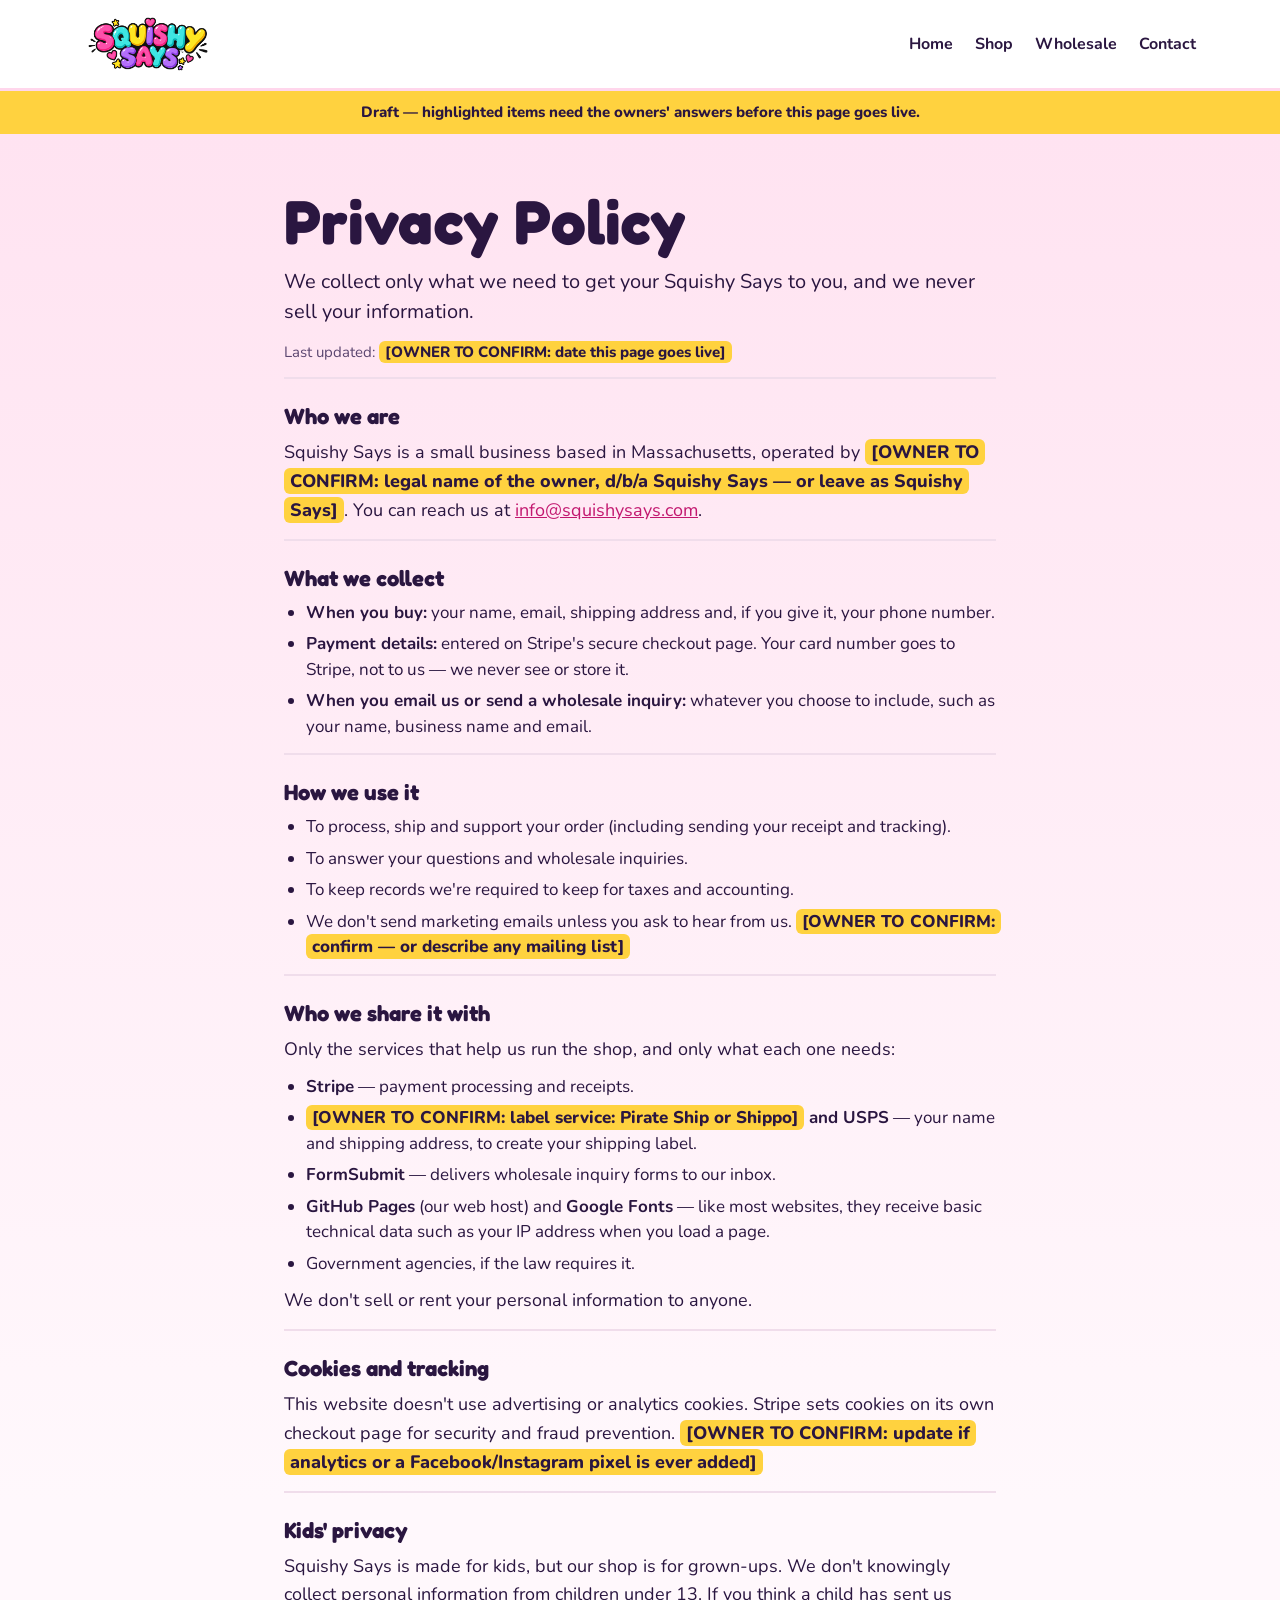
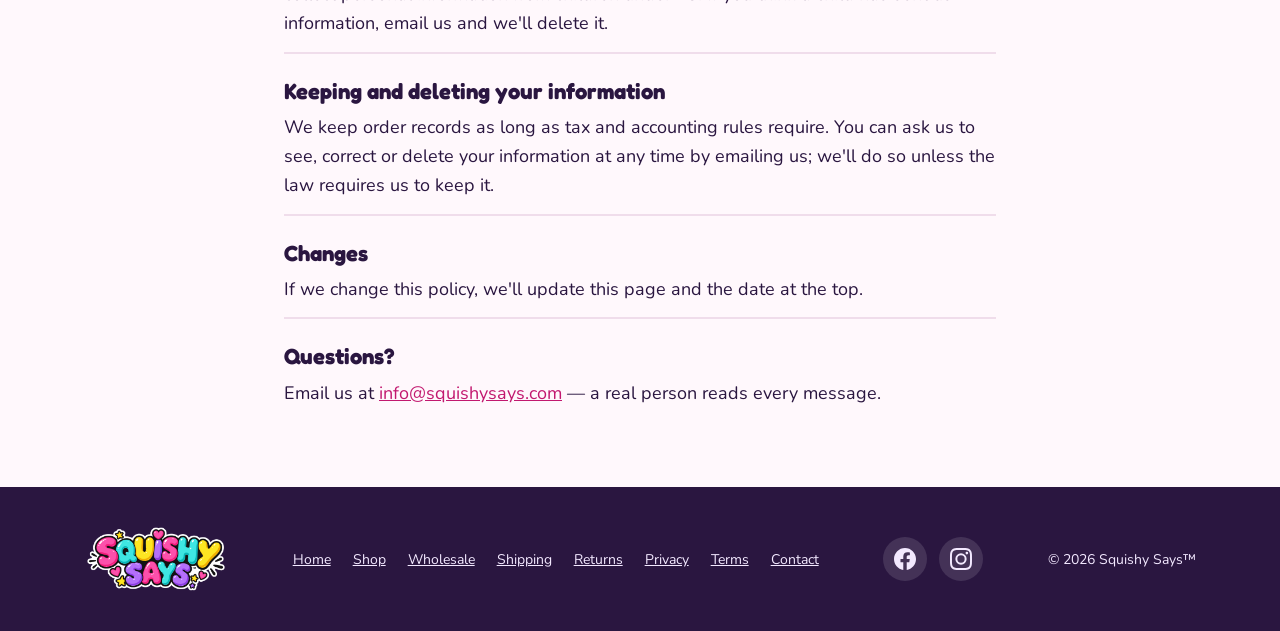
==== privacy.html @ b0344d52 "Gate 2 drafts: policy pages, thank-you page, multi-offer shop - shipping, returns, privacy, terms pa" ====
<!doctype html>
<html lang="en">
<head>
<meta charset="utf-8">
<meta name="viewport" content="width=device-width, initial-scale=1">
<title>Privacy — Squishy Says™</title>
<meta name="description" content="How Squishy Says collects, uses and protects your information.">
<meta name="robots" content="noindex">
<meta name="theme-color" content="#FFE3F1">
<link rel="icon" type="image/png" sizes="32x32" href="assets/img/favicon-32.png">
<link rel="apple-touch-icon" href="assets/img/apple-touch-icon.png">
<link rel="preconnect" href="https://fonts.googleapis.com">
<link rel="preconnect" href="https://fonts.gstatic.com" crossorigin>
<link href="https://fonts.googleapis.com/css2?family=Fredoka:wght@500;600;700&family=Nunito:wght@400;600;700;800&display=swap" rel="stylesheet">
<link rel="stylesheet" href="assets/css/site.css">
</head>
<body>
<a class="skip" href="#main">Skip to content</a>

<header class="site-header">
  <div class="wrap header-row">
    <a href="index.html" class="brand" aria-label="Squishy Says home"><img src="assets/img/logo.png" alt="Squishy Says" width="200" height="100"></a>
    <nav aria-label="Main" class="nav">
      <a href="index.html">Home</a>
      <a href="shop.html">Shop</a>
      <a href="wholesale.html">Wholesale</a>
      <a href="index.html#contact">Contact</a>
    </nav>
  </div>
</header>

<main id="main">
<div class="draft-banner" role="note"><div class="wrap">Draft — highlighted items need the owners' answers before this page goes live.</div></div>
<section class="band-blush-soft">
  <div class="wrap policy">
    <h1 class="h1-md">Privacy Policy</h1>
    <p class="lead">We collect only what we need to get your Squishy Says to you, and we never sell your information.</p>
    <p class="fine">Last updated: <mark class="todo">[OWNER TO CONFIRM: date this page goes live]</mark></p>
    <section class="policy-sec">
      <h2 class="h-sm">Who we are</h2>
      <p class="body">Squishy Says is a small business based in Massachusetts, operated by <mark class="todo">[OWNER TO CONFIRM: legal name of the owner, d/b/a Squishy Says — or leave as Squishy Says]</mark>. You can reach us at <a href="mailto:info@squishysays.com">info@squishysays.com</a>.</p>
    </section>
    <section class="policy-sec">
      <h2 class="h-sm">What we collect</h2>
      <ul class="ticks">
        <li><strong>When you buy:</strong> your name, email, shipping address and, if you give it, your phone number.</li>
        <li><strong>Payment details:</strong> entered on Stripe's secure checkout page. Your card number goes to Stripe, not to us — we never see or store it.</li>
        <li><strong>When you email us or send a wholesale inquiry:</strong> whatever you choose to include, such as your name, business name and email.</li>
      </ul>
    </section>
    <section class="policy-sec">
      <h2 class="h-sm">How we use it</h2>
      <ul class="ticks">
        <li>To process, ship and support your order (including sending your receipt and tracking).</li>
        <li>To answer your questions and wholesale inquiries.</li>
        <li>To keep records we're required to keep for taxes and accounting.</li>
        <li>We don't send marketing emails unless you ask to hear from us. <mark class="todo">[OWNER TO CONFIRM: confirm — or describe any mailing list]</mark></li>
      </ul>
    </section>
    <section class="policy-sec">
      <h2 class="h-sm">Who we share it with</h2>
      <p class="body">Only the services that help us run the shop, and only what each one needs:</p>
      <ul class="ticks">
        <li><strong>Stripe</strong> — payment processing and receipts.</li>
        <li><strong><mark class="todo">[OWNER TO CONFIRM: label service: Pirate Ship or Shippo]</mark> and USPS</strong> — your name and shipping address, to create your shipping label.</li>
        <li><strong>FormSubmit</strong> — delivers wholesale inquiry forms to our inbox.</li>
        <li><strong>GitHub Pages</strong> (our web host) and <strong>Google Fonts</strong> — like most websites, they receive basic technical data such as your IP address when you load a page.</li>
        <li>Government agencies, if the law requires it.</li>
      </ul>
      <p class="body">We don't sell or rent your personal information to anyone.</p>
    </section>
    <section class="policy-sec">
      <h2 class="h-sm">Cookies and tracking</h2>
      <p class="body">This website doesn't use advertising or analytics cookies. Stripe sets cookies on its own checkout page for security and fraud prevention. <mark class="todo">[OWNER TO CONFIRM: update if analytics or a Facebook/Instagram pixel is ever added]</mark></p>
    </section>
    <section class="policy-sec">
      <h2 class="h-sm">Kids' privacy</h2>
      <p class="body">Squishy Says is made for kids, but our shop is for grown-ups. We don't knowingly collect personal information from children under 13. If you think a child has sent us information, email us and we'll delete it.</p>
    </section>
    <section class="policy-sec">
      <h2 class="h-sm">Keeping and deleting your information</h2>
      <p class="body">We keep order records as long as tax and accounting rules require. You can ask us to see, correct or delete your information at any time by emailing us; we'll do so unless the law requires us to keep it.</p>
    </section>
    <section class="policy-sec">
      <h2 class="h-sm">Changes</h2>
      <p class="body">If we change this policy, we'll update this page and the date at the top.</p>
    </section>
    <section class="policy-sec">
      <h2 class="h-sm">Questions?</h2>
      <p class="body">Email us at <a href="mailto:info@squishysays.com">info@squishysays.com</a> — a real person reads every message.</p>
    </section>
  </div>
</section>
</main>

<footer class="site-footer">
  <div class="wrap footer-row">
    <img src="assets/img/logo.png" alt="Squishy Says" width="160" height="80" loading="lazy">
    <nav aria-label="Footer" class="footer-nav">
      <a href="index.html">Home</a>
      <a href="shop.html">Shop</a>
      <a href="wholesale.html">Wholesale</a>
      <a href="shipping.html">Shipping</a>
      <a href="returns.html">Returns</a>
      <a href="privacy.html">Privacy</a>
      <a href="terms.html">Terms</a>
      <a href="mailto:info@squishysays.com">Contact</a>
    </nav>
    <div class="footer-social" aria-label="Social media">
      <a href="https://www.facebook.com/profile.php?id=61595738788171" target="_blank" rel="noopener" aria-label="Squishy Says on Facebook (opens in a new tab)"><svg viewBox="0 0 24 24" width="22" height="22" aria-hidden="true" focusable="false"><path fill="currentColor" d="M24 12.07C24 5.41 18.63 0 12 0S0 5.41 0 12.07C0 18.1 4.39 23.1 10.13 24v-8.44H7.08v-3.49h3.04V9.41c0-3.02 1.79-4.69 4.53-4.69 1.31 0 2.68.24 2.68.24v2.97h-1.51c-1.49 0-1.95.93-1.95 1.88v2.26h3.33l-.53 3.49h-2.8V24C19.61 23.1 24 18.1 24 12.07z"/></svg></a>
      <a href="https://www.instagram.com/squishysayssquish/" target="_blank" rel="noopener" aria-label="Squishy Says on Instagram (opens in a new tab)"><svg viewBox="0 0 24 24" width="22" height="22" aria-hidden="true" focusable="false"><path fill="currentColor" d="M12 2.16c3.2 0 3.58.01 4.85.07 1.17.05 1.8.25 2.23.41.56.22.96.48 1.38.9.42.42.68.82.9 1.38.16.42.36 1.06.41 2.23.06 1.27.07 1.65.07 4.85s-.01 3.58-.07 4.85c-.05 1.17-.25 1.8-.41 2.23-.22.56-.48.96-.9 1.38-.42.42-.82.68-1.38.9-.42.16-1.06.36-2.23.41-1.27.06-1.65.07-4.85.07s-3.58-.01-4.85-.07c-1.17-.05-1.8-.25-2.23-.41a3.7 3.7 0 0 1-1.38-.9 3.7 3.7 0 0 1-.9-1.38c-.16-.42-.36-1.06-.41-2.23C2.17 15.58 2.16 15.2 2.16 12s.01-3.58.07-4.85c.05-1.17.25-1.8.41-2.23.22-.56.48-.96.9-1.38.42-.42.82-.68 1.38-.9.42-.16 1.06-.36 2.23-.41C8.42 2.17 8.8 2.16 12 2.16M12 0C8.74 0 8.33.01 7.05.07 5.78.13 4.9.33 4.14.63a5.9 5.9 0 0 0-2.13 1.38A5.9 5.9 0 0 0 .63 4.14C.33 4.9.13 5.78.07 7.05.01 8.33 0 8.74 0 12s.01 3.67.07 4.95c.06 1.27.26 2.15.56 2.91.31.79.72 1.46 1.38 2.13a5.9 5.9 0 0 0 2.13 1.38c.76.3 1.64.5 2.91.56C8.33 23.99 8.74 24 12 24s3.67-.01 4.95-.07c1.27-.06 2.15-.26 2.91-.56a5.9 5.9 0 0 0 2.13-1.38 5.9 5.9 0 0 0 1.38-2.13c.3-.76.5-1.64.56-2.91.06-1.28.07-1.69.07-4.95s-.01-3.67-.07-4.95c-.06-1.27-.26-2.15-.56-2.91a5.9 5.9 0 0 0-1.38-2.13A5.9 5.9 0 0 0 19.86.63C19.1.33 18.22.13 16.95.07 15.67.01 15.26 0 12 0zm0 5.84a6.16 6.16 0 1 0 0 12.32 6.16 6.16 0 0 0 0-12.32zM12 16a4 4 0 1 1 0-8 4 4 0 0 1 0 8zm6.4-11.85a1.44 1.44 0 1 0 0 2.88 1.44 1.44 0 0 0 0-2.88z"/></svg></a>
    </div>
    <p>© <span class="yr">2026</span> Squishy Says™</p>
  </div>
</footer>

<script src="assets/js/site.js"></script>
</body>
</html>
---- assets/css/site.css ----
/* Squishy Says — brand tokens */
:root {
  --ink: #2A1640;
  --ink-soft: #5B4670;
  --pink: #C2186F;      /* text-safe pink */
  --purple: #6A2FC0;
  --aqua-ink: #0B5F64;
  --ground: #FFF8FC;
  --blush: #FFE3F1;
  --lilac: #F1E8FF;
  --sun: #FFD23F;
  --aqua-tint: #DDF7F8;
  --sun-tint: #FFF4CC;
  --radius: 28px;
  --display: 'Fredoka', 'Nunito', system-ui, sans-serif;
  --body: 'Nunito', system-ui, sans-serif;
}

* { box-sizing: border-box; }
html { scroll-behavior: smooth; }
body { margin: 0; font-family: var(--body); color: var(--ink); background: var(--ground); line-height: 1.5; }
img { max-width: 100%; height: auto; display: block; }
a { color: var(--pink); }
a:hover { color: #8E0F50; }
h1, h2, h3 { font-family: var(--display); font-weight: 700; margin: 0; line-height: 1.05; }
h1 { font-size: clamp(44px, 7vw, 76px); line-height: 1; }
h2 { font-size: clamp(34px, 5vw, 48px); }
h3 { font-size: 28px; }
p { margin: 0; }

.skip { position: absolute; left: -9999px; }
.skip:focus { left: 16px; top: 16px; background: #fff; padding: 10px 16px; border-radius: 12px; z-index: 10; }
:focus-visible { outline: 3px solid #22C3C9; outline-offset: 3px; }

.wrap { max-width: 1160px; margin: 0 auto; padding: 0 24px; }
.stack { display: flex; flex-direction: column; gap: 18px; }
.row { display: flex; flex-wrap: wrap; align-items: center; gap: 16px; }
.center { align-items: center; text-align: center; }
.center-text { text-align: center; }
.narrow { max-width: 620px; margin-left: auto; margin-right: auto; }
.split { display: flex; flex-wrap: wrap; align-items: center; gap: 48px; padding-top: 80px; padding-bottom: 80px; }
.split > * { flex: 1 1 400px; min-width: 0; }
.split.reverse { flex-wrap: wrap-reverse; }
section > .wrap.stack { padding-top: 80px; padding-bottom: 80px; }

.c-pink { color: var(--pink); }
.c-purple { color: var(--purple); }
.lead { font-size: 20px; max-width: 540px; }
.body { font-size: 18px; line-height: 1.6; }
.fine { font-size: 15px; color: var(--ink-soft); }
.link-strong { font-weight: 800; font-size: 18px; }

.pill { align-self: flex-start; font-weight: 800; font-size: 14px; letter-spacing: .06em; text-transform: uppercase; padding: 8px 14px; border-radius: 999px; }
.pill-yellow { background: var(--sun); color: var(--ink); }
.pill-aqua { background: var(--aqua-tint); color: var(--aqua-ink); }

.btn { display: inline-flex; align-items: center; justify-content: center; min-height: 48px; text-decoration: none; font-weight: 800; font-size: 18px; padding: 14px 30px; border-radius: 999px; border: none; cursor: pointer; font-family: var(--body); transition: transform .15s ease; align-self: flex-start; }
.btn:hover { transform: translateY(-2px); }
.btn-sm { font-size: 16px; padding: 10px 22px; min-height: 44px; }
.btn-lg { font-family: var(--display); font-weight: 700; font-size: 22px; padding: 16px 34px; }
.btn-dark { background: var(--ink); color: #fff; }
.btn-dark:hover { color: #fff; }
.btn-pink { background: var(--pink); color: #fff; }
.btn-yellow { background: var(--sun); color: var(--ink); }
.btn-yellow:hover { color: var(--ink); }
.center .btn { align-self: center; }

/* header */
.site-header { background: #fff; border-bottom: 3px solid #FFD6EC; }
.header-row { display: flex; flex-wrap: wrap; align-items: center; justify-content: space-between; gap: 12px 24px; padding-top: 12px; padding-bottom: 12px; }
.brand img { height: 64px; width: auto; }
.nav { display: flex; flex-wrap: wrap; align-items: center; gap: 8px 22px; font-weight: 700; }
.nav a:not(.btn) { color: var(--ink); text-decoration: none; }
.nav a:not(.btn):hover { color: var(--pink); }

/* bands */
.hero { background: var(--blush); }
.band-white { background: #fff; }
.band-lilac { background: var(--lilac); }
.band-yellow { background: var(--sun); }
.band-purple { background: var(--purple); color: #fff; }
.card-img { width: 100%; border-radius: var(--radius); background: #fff; box-shadow: 0 18px 40px rgba(106, 47, 192, .18); }

/* demo */
.label { font-weight: 800; font-size: 15px; }
.input { font: inherit; font-size: 18px; padding: 16px 18px; border: 3px solid #E9D7F7; border-radius: 16px; color: var(--ink); background: #FFFBFE; width: 100%; }
.input:focus { outline: 3px solid #22C3C9; outline-offset: 2px; }
.demo { display: flex; flex-direction: column; align-items: center; gap: 24px; }
.ball-btn { background: none; border: none; padding: 0; cursor: pointer; border-radius: 50%; }
.ball { position: relative; display: block; width: min(300px, 78vw); aspect-ratio: 1; border-radius: 50%; overflow: hidden;
  background: radial-gradient(circle at 32% 28%, rgba(255,255,255,.95) 0 8%, rgba(255,255,255,.35) 22%, rgba(220,235,255,.25) 60%, rgba(180,200,240,.35) 100%);
  border: 3px solid rgba(160,180,220,.55);
  box-shadow: inset -14px -18px 40px rgba(140,160,210,.25), 0 24px 40px rgba(42,22,64,.14); }
.ball::after { content: ""; position: absolute; left: 22%; top: 12%; width: 26%; height: 14%; border-radius: 50%; background: rgba(255,255,255,.7); filter: blur(2px); z-index: 6; pointer-events: none; }
.ball.squish { animation: squish .5s ease; }
@keyframes squish { 0% { transform: scale(1,1); } 30% { transform: scale(1.18,.78); } 55% { transform: scale(.92,1.1); } 75% { transform: scale(1.05,.96); } 100% { transform: scale(1,1); } }
.dot { position: absolute; width: 31%; aspect-ratio: 1; border-radius: 50%; transform: translate(-50%, -50%);
  box-shadow: inset -8px -10px 18px rgba(0,0,0,.15);
  transition: left .45s cubic-bezier(.34,1.56,.64,1), top .45s cubic-bezier(.34,1.56,.64,1), width .45s cubic-bezier(.34,1.56,.64,1), opacity .3s; }
.dot.picked { width: 50%; z-index: 5; }
.dot.dim { opacity: .55; }
.result { min-height: 96px; display: flex; flex-direction: column; align-items: center; gap: 6px; text-align: center; }
.hint { font-size: 17px; color: var(--ink-soft); font-weight: 700; padding-top: 24px; }
.asked { font-size: 15px; color: var(--ink-soft); font-weight: 700; }
.fortune { font-family: var(--display); font-weight: 700; font-size: clamp(24px, 4vw, 34px); line-height: 1.1; padding: 10px 22px; border-radius: 999px; border: 3px solid; color: var(--ink); }
@media (prefers-reduced-motion: reduce) { .ball.squish { animation: none; } .dot { transition: none; } html { scroll-behavior: auto; } }

/* answers */
.answer-grid { list-style: none; margin: 18px 0 0; padding: 0; width: 100%; display: grid; grid-template-columns: repeat(auto-fit, minmax(240px, 1fr)); gap: 18px; text-align: left; }
.answer { display: flex; align-items: center; gap: 16px; background: #fff; border-radius: 24px; padding: 20px 22px; border: 3px solid transparent; box-shadow: 0 8px 20px rgba(106,47,192,.08); transition: border-color .2s; }
.swatch { flex: 0 0 auto; width: 56px; height: 56px; border-radius: 50%; }
.answer-text { font-family: var(--display); font-weight: 700; font-size: 22px; line-height: 1.15; }
.answer-color { font-size: 14px; color: var(--ink-soft); font-weight: 700; }

/* steps */
.steps { list-style: none; margin: 18px 0 0; padding: 0; display: grid; grid-template-columns: repeat(auto-fit, minmax(260px, 1fr)); gap: 24px; }
.step { border-radius: var(--radius); padding: 32px; display: flex; flex-direction: column; gap: 12px; font-size: 17px; }
.step-pink { background: var(--blush); }
.step-aqua { background: var(--aqua-tint); }
.step-yellow { background: var(--sun-tint); }
.num { width: 56px; height: 56px; border-radius: 50%; background: var(--pink); color: #fff; font-family: var(--display); font-weight: 700; font-size: 28px; display: flex; align-items: center; justify-content: center; }
.num-aqua { background: #0E7C82; }
.num-ink { background: var(--ink); }

/* footer */
.site-footer { background: var(--ink); color: #F3E9FF; }
.footer-row { display: flex; flex-wrap: wrap; align-items: center; justify-content: space-between; gap: 20px; padding-top: 36px; padding-bottom: 36px; font-size: 14px; }
.footer-row img { height: 72px; width: auto; }

@media (max-width: 640px) {
  .split { padding-top: 56px; padding-bottom: 56px; gap: 36px; }
  section > .wrap.stack { padding-top: 56px; padding-bottom: 56px; }
  .brand img { height: 52px; }
  .nav { gap: 6px 16px; font-size: 15px; }
}

/* ===== Multi-page additions ===== */
.nav a[aria-current="page"] { color: var(--pink); text-decoration: underline; text-decoration-thickness: 3px; text-underline-offset: 6px; }
.footer-nav { display: flex; flex-wrap: wrap; gap: 8px 22px; }
.footer-nav a { color: #F3E9FF; }
.footer-row p { margin: 0; }

/* home: two paths */
.paths { display: grid; grid-template-columns: repeat(auto-fit, minmax(280px, 1fr)); gap: 24px; padding-top: 80px; padding-bottom: 80px; }
.path { display: flex; flex-direction: column; gap: 10px; padding: 36px; border-radius: var(--radius); text-decoration: none; color: var(--ink); transition: transform .15s ease; }
.path:hover { transform: translateY(-3px); color: var(--ink); }
.path-pink { background: var(--blush); }
.path-aqua { background: var(--aqua-tint); }
.path-kicker { font-weight: 800; font-size: 14px; letter-spacing: .06em; text-transform: uppercase; color: var(--ink-soft); }
.path-title { font-family: var(--display); font-weight: 700; font-size: 36px; line-height: 1.05; }
.path-body { font-size: 17px; }
.path-cta { font-weight: 800; color: var(--pink); margin-top: 6px; }

/* shop */
.band-blush-soft { background: linear-gradient(#FFE3F1, #FFF8FC 70%); }
.product { display: flex; flex-wrap: wrap; gap: 48px; padding-top: 56px; padding-bottom: 80px; align-items: flex-start; }
.gallery { flex: 1 1 460px; min-width: 0; display: flex; flex-direction: column; gap: 14px; }
.gallery-main { aspect-ratio: 1 / 1; object-fit: cover; }
.thumbs { display: flex; gap: 12px; flex-wrap: wrap; }
.thumb { width: 84px; height: 84px; padding: 0; border: 3px solid transparent; border-radius: 16px; background: #fff; overflow: hidden; cursor: pointer; }
.thumb img { width: 100%; height: 100%; object-fit: cover; }
.thumb.is-active { border-color: var(--pink); }
.product-info { flex: 1 1 380px; min-width: 0; }
.product-title { font-size: clamp(40px, 6vw, 60px); }
.price { font-family: var(--display); font-weight: 600; font-size: 30px; }
.btn-block { align-self: stretch; width: 100%; }
.btn-outline { background: #fff; color: var(--ink); border: 3px solid var(--ink); }
.btn-outline:hover { color: var(--ink); }
.is-disabled { background: #D9CBE6; color: #4A3560; cursor: default; pointer-events: none; }
.details { display: flex; flex-direction: column; gap: 10px; margin-top: 12px; padding-top: 22px; border-top: 2px solid #F0DDEB; }
.h-sm { font-size: 22px; margin-top: 8px; }
.ticks { margin: 0; padding-left: 22px; display: flex; flex-direction: column; gap: 6px; font-size: 17px; }
.mini-answers { list-style: none; margin: 0; padding: 0; display: grid; grid-template-columns: repeat(auto-fit, minmax(220px, 1fr)); gap: 8px 16px; font-size: 15px; font-weight: 700; }
.mini-answers li { display: flex; align-items: center; gap: 10px; }
.mini-swatch { flex: 0 0 auto; width: 22px; height: 22px; border-radius: 50%; }

/* wholesale */
.hero-aqua { background: var(--aqua-tint); }
.pill-white { background: #fff; color: var(--aqua-ink); }
.h1-md { font-size: clamp(40px, 6vw, 62px); line-height: 1.02; }
.specs { margin: 18px 0 0; display: grid; grid-template-columns: repeat(auto-fit, minmax(220px, 1fr)); gap: 16px; }
.spec { background: var(--ground); border: 2px solid #F0DDEB; border-radius: 20px; padding: 18px 20px; }
.spec dt { font-size: 13px; font-weight: 800; letter-spacing: .06em; text-transform: uppercase; color: var(--ink-soft); }
.spec dd { margin: 4px 0 0; font-family: var(--display); font-weight: 600; font-size: 22px; line-height: 1.2; }
.step-white { background: #fff; }
.inquire { display: flex; flex-wrap: wrap; gap: 48px; padding-top: 80px; padding-bottom: 80px; }
.inquire-intro { flex: 1 1 300px; min-width: 0; }
.form { flex: 2 1 460px; min-width: 0; display: flex; flex-direction: column; gap: 16px; }
.field { display: flex; flex-direction: column; gap: 6px; min-width: 0; }
.field-row > .field { flex: 1 1 220px; }
.field label { font-weight: 800; font-size: 15px; }
.field-row { display: flex; flex-wrap: wrap; gap: 16px; }
.opt { font-weight: 600; color: var(--ink-soft); }
textarea.input { resize: vertical; }
select.input { appearance: auto; }
.form-error { margin: 0; color: #A3133F; font-weight: 800; }

/* inquiry form: spam trap + thank-you */
.hp { position: absolute; left: -9999px; width: 1px; height: 1px; opacity: 0; }
.thanks { flex: 2 1 460px; min-width: 0; background: var(--aqua-tint); border-radius: var(--radius); padding: 32px; display: flex; flex-direction: column; gap: 10px; align-self: flex-start; }
.thanks:focus { outline: none; }
[hidden] { display: none !important; }

/* social links */
.footer-social { display: flex; gap: 12px; }
.footer-social a { display: inline-flex; align-items: center; justify-content: center; width: 44px; height: 44px; border-radius: 50%; color: #F3E9FF; background: rgba(255,255,255,.12); transition: background .15s ease; }
.footer-social a:hover, .footer-social a:focus-visible { background: var(--pink); color: #fff; }
.link-light { color: #fff; font-weight: 700; text-decoration: underline; text-underline-offset: 3px; }

/* ===== Store pages: policies, thank-you, offers ===== */
.policy { max-width: 760px; display: flex; flex-direction: column; gap: 14px; padding-top: 56px; padding-bottom: 80px; }
.policy .lead { max-width: none; }
.policy-sec { display: flex; flex-direction: column; gap: 10px; padding-top: 18px; border-top: 2px solid #F0DDEB; }
.policy-sec .ticks { font-size: 17px; }
mark.todo { background: var(--sun); color: var(--ink); font-weight: 800; padding: 1px 6px; border-radius: 6px; box-decoration-break: clone; -webkit-box-decoration-break: clone; }
.draft-banner { background: var(--sun); color: var(--ink); font-weight: 800; font-size: 15px; padding: 10px 0; text-align: center; }
.thanks-page { padding-top: 64px; padding-bottom: 80px; }
.thanks-fortune { background: #DDF6E4; border-color: #2FBF5A; align-self: center; }
.next-steps { background: #fff; border-radius: var(--radius); padding: 24px 28px; text-align: left; display: flex; flex-direction: column; gap: 10px; width: 100%; }
.next-steps ol.ticks { padding-left: 24px; }
.offers { display: flex; flex-direction: column; gap: 12px; }
.offer { display: grid; grid-template-columns: 1fr auto; align-items: center; gap: 12px 16px; background: #fff; border: 3px solid #F0DDEB; border-radius: 22px; padding: 16px 18px; }
.offer-text { display: flex; flex-direction: column; gap: 2px; min-width: 0; }
.offer-label { font-family: var(--display); font-weight: 700; font-size: 24px; line-height: 1.1; }
.offer-detail { font-size: 15px; color: var(--ink-soft); font-weight: 700; }
.offer-price { font-family: var(--display); font-weight: 600; font-size: 24px; text-align: right; }
.offer .btn { grid-column: 1 / -1; width: 100%; align-self: stretch; }
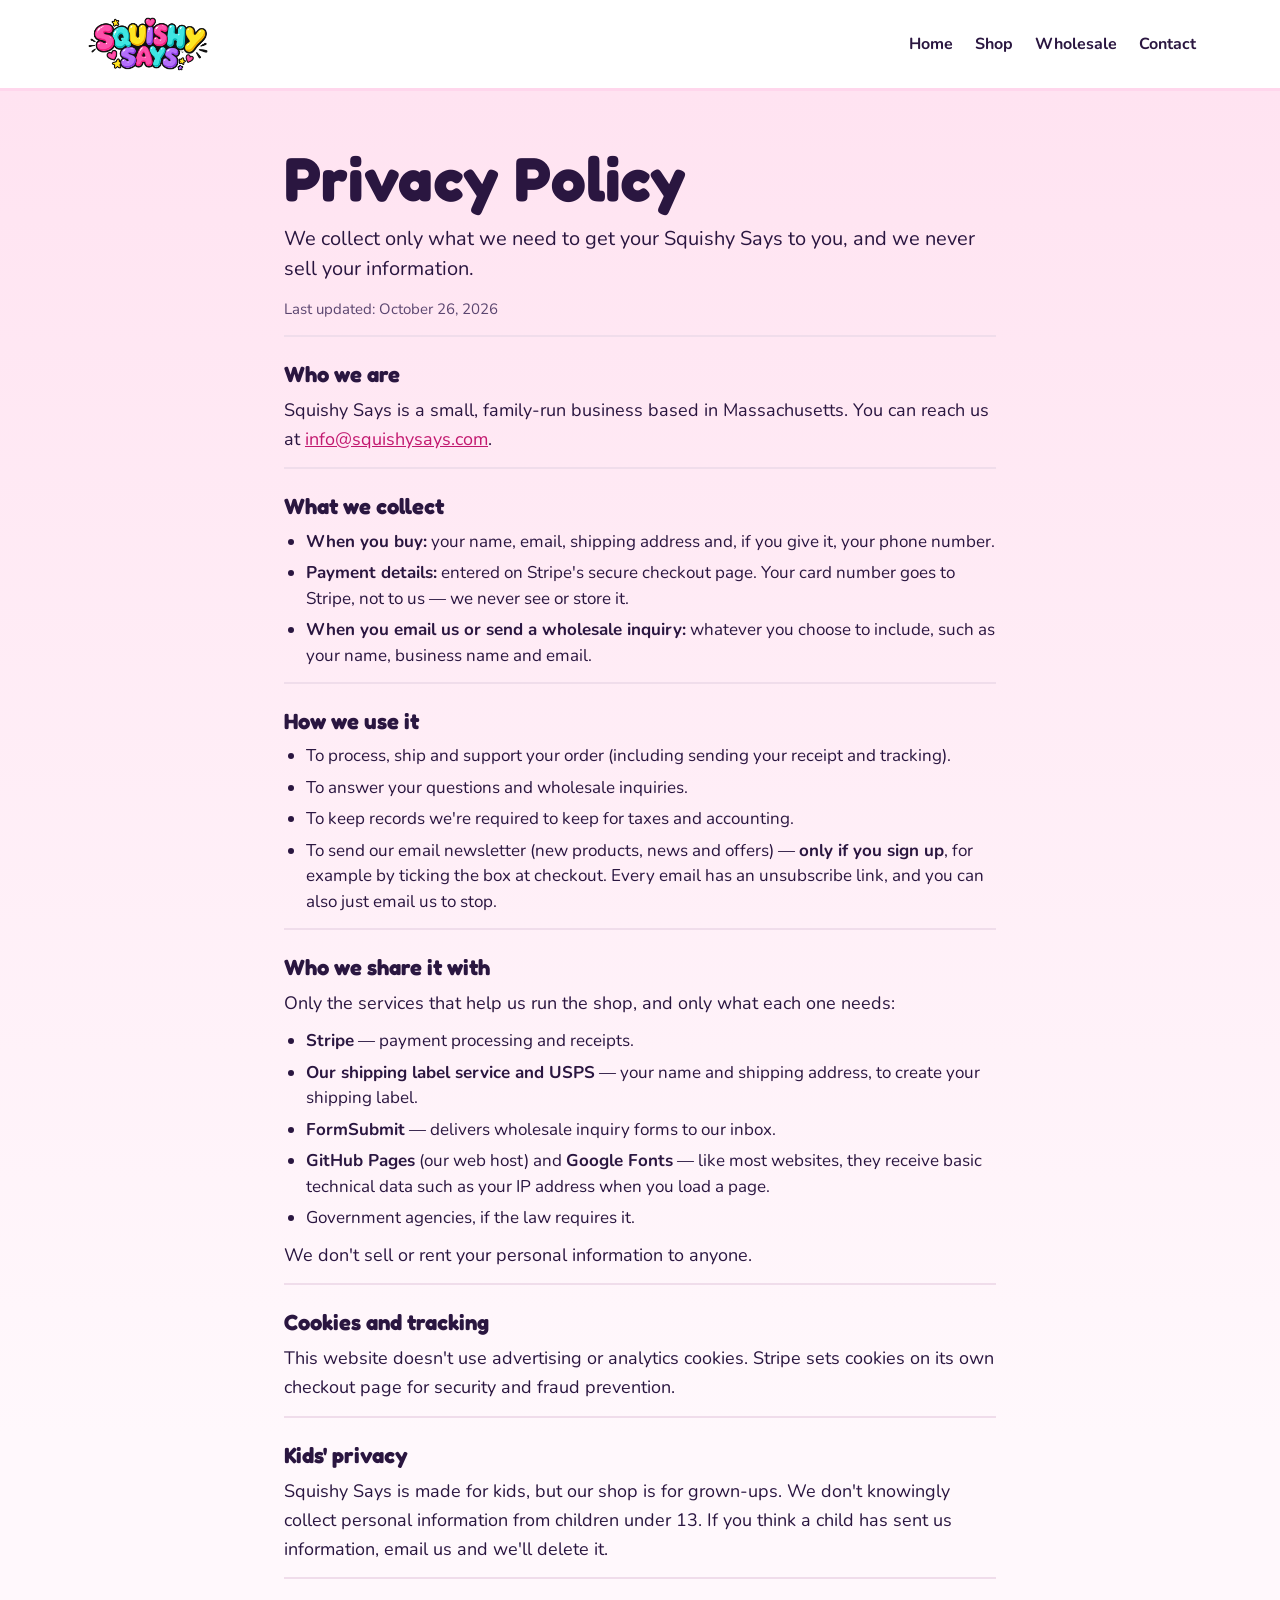
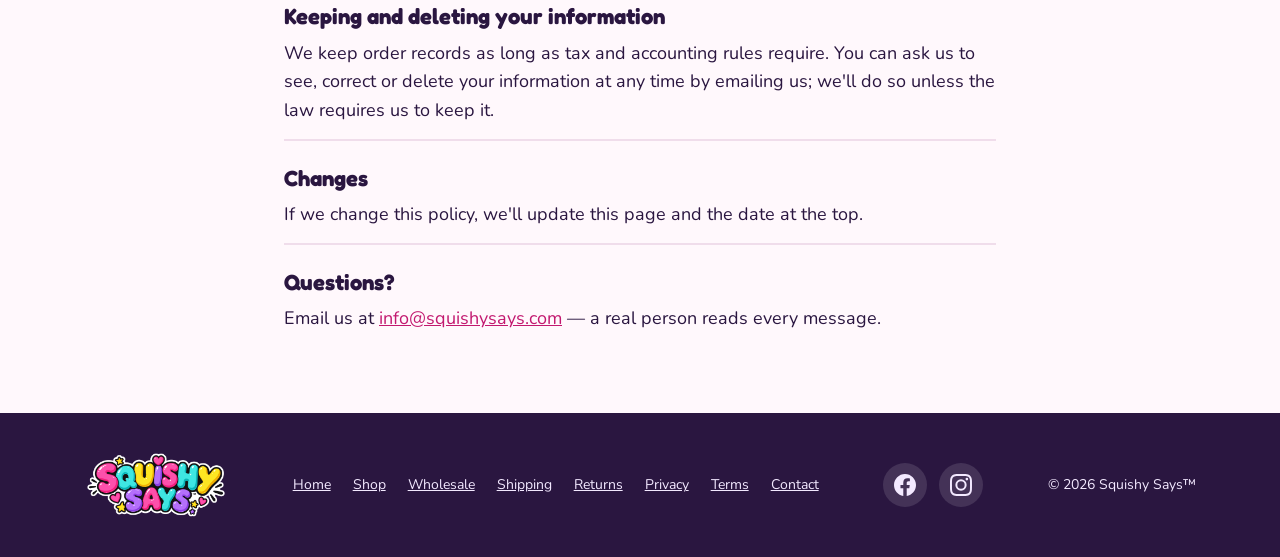
==== commit 4c1a0feb: "Fill in owner answers on store pages; $13.99 pre-order pricing - Policy pages finalized from Teah's " ====
--- a/privacy.html
+++ b/privacy.html
@@ -5,7 +5,6 @@
 <meta name="viewport" content="width=device-width, initial-scale=1">
 <title>Privacy — Squishy Says™</title>
 <meta name="description" content="How Squishy Says collects, uses and protects your information.">
-<meta name="robots" content="noindex">
 <meta name="theme-color" content="#FFE3F1">
 <link rel="icon" type="image/png" sizes="32x32" href="assets/img/favicon-32.png">
 <link rel="apple-touch-icon" href="assets/img/apple-touch-icon.png">
@@ -30,15 +29,14 @@
 </header>
 
 <main id="main">
-<div class="draft-banner" role="note"><div class="wrap">Draft — highlighted items need the owners' answers before this page goes live.</div></div>
 <section class="band-blush-soft">
   <div class="wrap policy">
     <h1 class="h1-md">Privacy Policy</h1>
     <p class="lead">We collect only what we need to get your Squishy Says to you, and we never sell your information.</p>
-    <p class="fine">Last updated: <mark class="todo">[OWNER TO CONFIRM: date this page goes live]</mark></p>
+    <p class="fine">Last updated: October 26, 2026</p>
     <section class="policy-sec">
       <h2 class="h-sm">Who we are</h2>
-      <p class="body">Squishy Says is a small business based in Massachusetts, operated by <mark class="todo">[OWNER TO CONFIRM: legal name of the owner, d/b/a Squishy Says — or leave as Squishy Says]</mark>. You can reach us at <a href="mailto:info@squishysays.com">info@squishysays.com</a>.</p>
+      <p class="body">Squishy Says is a small, family-run business based in Massachusetts. You can reach us at <a href="mailto:info@squishysays.com">info@squishysays.com</a>.</p>
     </section>
     <section class="policy-sec">
       <h2 class="h-sm">What we collect</h2>
@@ -54,7 +52,7 @@
         <li>To process, ship and support your order (including sending your receipt and tracking).</li>
         <li>To answer your questions and wholesale inquiries.</li>
         <li>To keep records we're required to keep for taxes and accounting.</li>
-        <li>We don't send marketing emails unless you ask to hear from us. <mark class="todo">[OWNER TO CONFIRM: confirm — or describe any mailing list]</mark></li>
+        <li>To send our email newsletter (new products, news and offers) — <strong>only if you sign up</strong>, for example by ticking the box at checkout. Every email has an unsubscribe link, and you can also just email us to stop.</li>
       </ul>
     </section>
     <section class="policy-sec">
@@ -62,7 +60,7 @@
       <p class="body">Only the services that help us run the shop, and only what each one needs:</p>
       <ul class="ticks">
         <li><strong>Stripe</strong> — payment processing and receipts.</li>
-        <li><strong><mark class="todo">[OWNER TO CONFIRM: label service: Pirate Ship or Shippo]</mark> and USPS</strong> — your name and shipping address, to create your shipping label.</li>
+        <li><strong>Our shipping label service and USPS</strong> — your name and shipping address, to create your shipping label.</li>
         <li><strong>FormSubmit</strong> — delivers wholesale inquiry forms to our inbox.</li>
         <li><strong>GitHub Pages</strong> (our web host) and <strong>Google Fonts</strong> — like most websites, they receive basic technical data such as your IP address when you load a page.</li>
         <li>Government agencies, if the law requires it.</li>
@@ -71,7 +69,7 @@
     </section>
     <section class="policy-sec">
       <h2 class="h-sm">Cookies and tracking</h2>
-      <p class="body">This website doesn't use advertising or analytics cookies. Stripe sets cookies on its own checkout page for security and fraud prevention. <mark class="todo">[OWNER TO CONFIRM: update if analytics or a Facebook/Instagram pixel is ever added]</mark></p>
+      <p class="body">This website doesn't use advertising or analytics cookies. Stripe sets cookies on its own checkout page for security and fraud prevention.</p>
     </section>
     <section class="policy-sec">
       <h2 class="h-sm">Kids' privacy</h2>
--- a/assets/css/site.css
+++ b/assets/css/site.css
@@ -225,3 +225,4 @@
 .offer-detail { font-size: 15px; color: var(--ink-soft); font-weight: 700; }
 .offer-price { font-family: var(--display); font-weight: 600; font-size: 24px; text-align: right; }
 .offer .btn { grid-column: 1 / -1; width: 100%; align-self: stretch; }
+.ship-note { margin-top: -10px; font-weight: 800; color: var(--purple); }
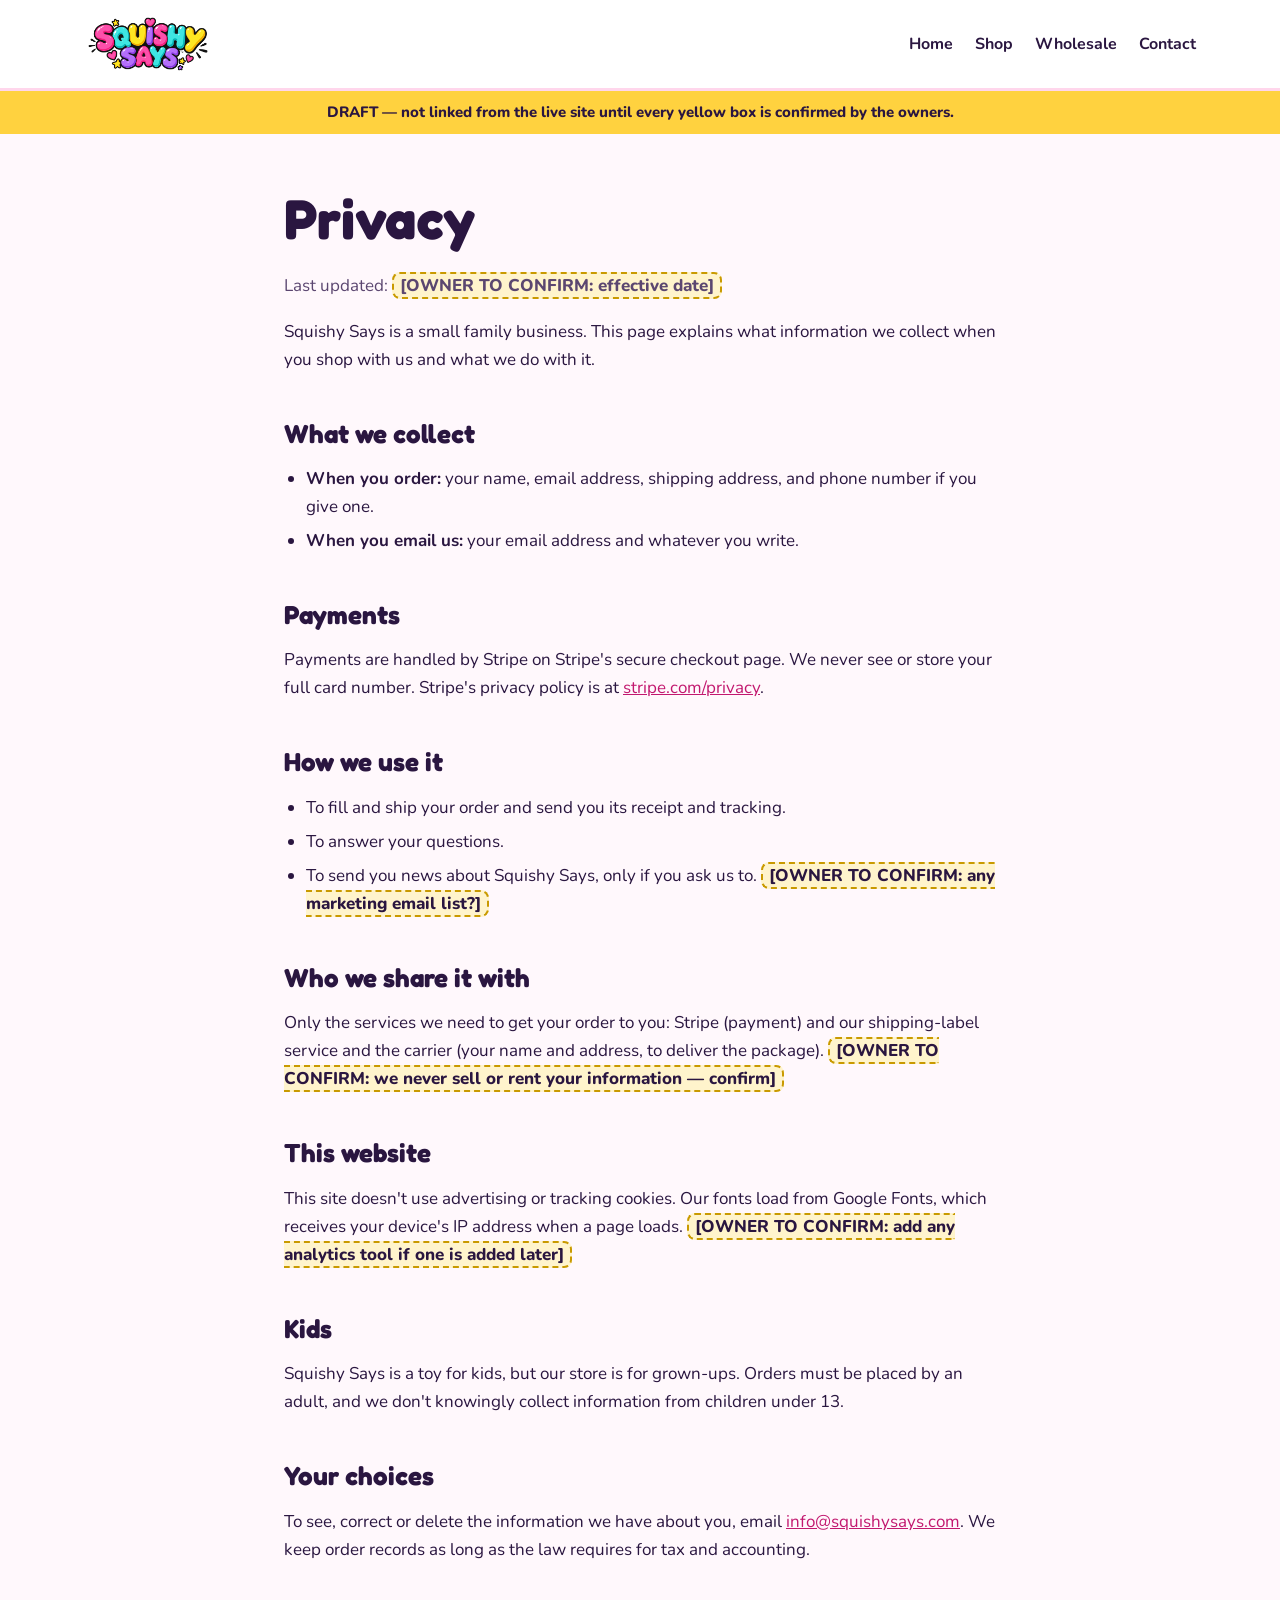
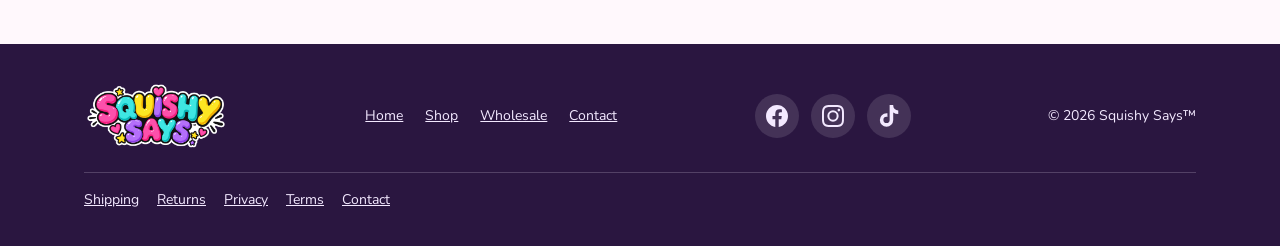
==== commit 2e9be162: "Gate 2 drafts: multi-offer Stripe buttons, thank-you and policy pages Co-Authored-By: Claude Opus 5." ====
--- a/privacy.html
+++ b/privacy.html
@@ -4,7 +4,7 @@
 <meta charset="utf-8">
 <meta name="viewport" content="width=device-width, initial-scale=1">
 <title>Privacy — Squishy Says™</title>
-<meta name="description" content="How Squishy Says collects, uses and protects your information.">
+<meta name="description" content="How Squishy Says handles your information.">
 <meta name="theme-color" content="#FFE3F1">
 <link rel="icon" type="image/png" sizes="32x32" href="assets/img/favicon-32.png">
 <link rel="apple-touch-icon" href="assets/img/apple-touch-icon.png">
@@ -29,66 +29,34 @@
 </header>
 
 <main id="main">
-<section class="band-blush-soft">
-  <div class="wrap policy">
-    <h1 class="h1-md">Privacy Policy</h1>
-    <p class="lead">We collect only what we need to get your Squishy Says to you, and we never sell your information.</p>
-    <p class="fine">Last updated: October 26, 2026</p>
-    <section class="policy-sec">
-      <h2 class="h-sm">Who we are</h2>
-      <p class="body">Squishy Says is a small, family-run business based in Massachusetts. You can reach us at <a href="mailto:info@squishysays.com">info@squishysays.com</a>.</p>
-    </section>
-    <section class="policy-sec">
-      <h2 class="h-sm">What we collect</h2>
-      <ul class="ticks">
-        <li><strong>When you buy:</strong> your name, email, shipping address and, if you give it, your phone number.</li>
-        <li><strong>Payment details:</strong> entered on Stripe's secure checkout page. Your card number goes to Stripe, not to us — we never see or store it.</li>
-        <li><strong>When you email us or send a wholesale inquiry:</strong> whatever you choose to include, such as your name, business name and email.</li>
-      </ul>
-    </section>
-    <section class="policy-sec">
-      <h2 class="h-sm">How we use it</h2>
-      <ul class="ticks">
-        <li>To process, ship and support your order (including sending your receipt and tracking).</li>
-        <li>To answer your questions and wholesale inquiries.</li>
-        <li>To keep records we're required to keep for taxes and accounting.</li>
-        <li>To send our email newsletter (new products, news and offers) — <strong>only if you sign up</strong>, for example by ticking the box at checkout. Every email has an unsubscribe link, and you can also just email us to stop.</li>
-      </ul>
-    </section>
-    <section class="policy-sec">
-      <h2 class="h-sm">Who we share it with</h2>
-      <p class="body">Only the services that help us run the shop, and only what each one needs:</p>
-      <ul class="ticks">
-        <li><strong>Stripe</strong> — payment processing and receipts.</li>
-        <li><strong>Our shipping label service and USPS</strong> — your name and shipping address, to create your shipping label.</li>
-        <li><strong>FormSubmit</strong> — delivers wholesale inquiry forms to our inbox.</li>
-        <li><strong>GitHub Pages</strong> (our web host) and <strong>Google Fonts</strong> — like most websites, they receive basic technical data such as your IP address when you load a page.</li>
-        <li>Government agencies, if the law requires it.</li>
-      </ul>
-      <p class="body">We don't sell or rent your personal information to anyone.</p>
-    </section>
-    <section class="policy-sec">
-      <h2 class="h-sm">Cookies and tracking</h2>
-      <p class="body">This website doesn't use advertising or analytics cookies. Stripe sets cookies on its own checkout page for security and fraud prevention.</p>
-    </section>
-    <section class="policy-sec">
-      <h2 class="h-sm">Kids' privacy</h2>
-      <p class="body">Squishy Says is made for kids, but our shop is for grown-ups. We don't knowingly collect personal information from children under 13. If you think a child has sent us information, email us and we'll delete it.</p>
-    </section>
-    <section class="policy-sec">
-      <h2 class="h-sm">Keeping and deleting your information</h2>
-      <p class="body">We keep order records as long as tax and accounting rules require. You can ask us to see, correct or delete your information at any time by emailing us; we'll do so unless the law requires us to keep it.</p>
-    </section>
-    <section class="policy-sec">
-      <h2 class="h-sm">Changes</h2>
-      <p class="body">If we change this policy, we'll update this page and the date at the top.</p>
-    </section>
-    <section class="policy-sec">
-      <h2 class="h-sm">Questions?</h2>
-      <p class="body">Email us at <a href="mailto:info@squishysays.com">info@squishysays.com</a> — a real person reads every message.</p>
-    </section>
-  </div>
-</section>
+<div class="draft-banner" role="note">DRAFT — not linked from the live site until every yellow box is confirmed by the owners.</div>
+<div class="wrap policy stack">
+<h1>Privacy</h1>
+<p class="fine">Last updated: <span class="tbc">[OWNER TO CONFIRM: effective date]</span></p>
+<p>Squishy Says is a small family business. This page explains what information we collect when you shop with us and what we do with it.</p>
+<h2>What we collect</h2>
+<ul>
+<li><strong>When you order:</strong> your name, email address, shipping address, and phone number if you give one.</li>
+<li><strong>When you email us:</strong> your email address and whatever you write.</li>
+</ul>
+<h2>Payments</h2>
+<p>Payments are handled by Stripe on Stripe's secure checkout page. We never see or store your full card number. Stripe's privacy policy is at <a href="https://stripe.com/privacy" target="_blank" rel="noopener">stripe.com/privacy</a>.</p>
+<h2>How we use it</h2>
+<ul>
+<li>To fill and ship your order and send you its receipt and tracking.</li>
+<li>To answer your questions.</li>
+<li>To send you news about Squishy Says, only if you ask us to. <span class="tbc">[OWNER TO CONFIRM: any marketing email list?]</span></li>
+</ul>
+<h2>Who we share it with</h2>
+<p>Only the services we need to get your order to you: Stripe (payment) and our shipping-label service and the carrier (your name and address, to deliver the package). <span class="tbc">[OWNER TO CONFIRM: we never sell or rent your information — confirm]</span></p>
+<h2>This website</h2>
+<p>This site doesn't use advertising or tracking cookies. Our fonts load from Google Fonts, which receives your device's IP address when a page loads. <span class="tbc">[OWNER TO CONFIRM: add any analytics tool if one is added later]</span></p>
+<h2>Kids</h2>
+<p>Squishy Says is a toy for kids, but our store is for grown-ups. Orders must be placed by an adult, and we don't knowingly collect information from children under 13.</p>
+<h2>Your choices</h2>
+<p>To see, correct or delete the information we have about you, email <a href="mailto:info@squishysays.com">info@squishysays.com</a>. We keep order records as long as the law requires for tax and accounting.</p>
+</div>
+
 </main>
 
 <footer class="site-footer">
@@ -98,17 +66,21 @@
       <a href="index.html">Home</a>
       <a href="shop.html">Shop</a>
       <a href="wholesale.html">Wholesale</a>
+      <a href="mailto:info@squishysays.com">Contact</a>
+    </nav>
+    <div class="footer-social" aria-label="Social media">
+      <a href="https://www.facebook.com/profile.php?id=61595738788171" target="_blank" rel="noopener" aria-label="Squishy Says on Facebook (opens in a new tab)"><svg viewBox="0 0 24 24" width="22" height="22" aria-hidden="true" focusable="false"><path fill="currentColor" d="M24 12.07C24 5.41 18.63 0 12 0S0 5.41 0 12.07C0 18.1 4.39 23.1 10.13 24v-8.44H7.08v-3.49h3.04V9.41c0-3.02 1.79-4.69 4.53-4.69 1.31 0 2.68.24 2.68.24v2.97h-1.51c-1.49 0-1.95.93-1.95 1.88v2.26h3.33l-.53 3.49h-2.8V24C19.61 23.1 24 18.1 24 12.07z"/></svg></a>
+      <a href="https://www.instagram.com/squishysayssquish/" target="_blank" rel="noopener" aria-label="Squishy Says on Instagram (opens in a new tab)"><svg viewBox="0 0 24 24" width="22" height="22" aria-hidden="true" focusable="false"><path fill="currentColor" d="M12 2.16c3.2 0 3.58.01 4.85.07 1.17.05 1.8.25 2.23.41.56.22.96.48 1.38.9.42.42.68.82.9 1.38.16.42.36 1.06.41 2.23.06 1.27.07 1.65.07 4.85s-.01 3.58-.07 4.85c-.05 1.17-.25 1.8-.41 2.23-.22.56-.48.96-.9 1.38-.42.42-.82.68-1.38.9-.42.16-1.06.36-2.23.41-1.27.06-1.65.07-4.85.07s-3.58-.01-4.85-.07c-1.17-.05-1.8-.25-2.23-.41a3.7 3.7 0 0 1-1.38-.9 3.7 3.7 0 0 1-.9-1.38c-.16-.42-.36-1.06-.41-2.23C2.17 15.58 2.16 15.2 2.16 12s.01-3.58.07-4.85c.05-1.17.25-1.8.41-2.23.22-.56.48-.96.9-1.38.42-.42.82-.68 1.38-.9.42-.16 1.06-.36 2.23-.41C8.42 2.17 8.8 2.16 12 2.16M12 0C8.74 0 8.33.01 7.05.07 5.78.13 4.9.33 4.14.63a5.9 5.9 0 0 0-2.13 1.38A5.9 5.9 0 0 0 .63 4.14C.33 4.9.13 5.78.07 7.05.01 8.33 0 8.74 0 12s.01 3.67.07 4.95c.06 1.27.26 2.15.56 2.91.31.79.72 1.46 1.38 2.13a5.9 5.9 0 0 0 2.13 1.38c.76.3 1.64.5 2.91.56C8.33 23.99 8.74 24 12 24s3.67-.01 4.95-.07c1.27-.06 2.15-.26 2.91-.56a5.9 5.9 0 0 0 2.13-1.38 5.9 5.9 0 0 0 1.38-2.13c.3-.76.5-1.64.56-2.91.06-1.28.07-1.69.07-4.95s-.01-3.67-.07-4.95c-.06-1.27-.26-2.15-.56-2.91a5.9 5.9 0 0 0-1.38-2.13A5.9 5.9 0 0 0 19.86.63C19.1.33 18.22.13 16.95.07 15.67.01 15.26 0 12 0zm0 5.84a6.16 6.16 0 1 0 0 12.32 6.16 6.16 0 0 0 0-12.32zM12 16a4 4 0 1 1 0-8 4 4 0 0 1 0 8zm6.4-11.85a1.44 1.44 0 1 0 0 2.88 1.44 1.44 0 0 0 0-2.88z"/></svg></a>
+      <a href="https://www.tiktok.com/@squishysayssquish" target="_blank" rel="noopener" aria-label="Squishy Says on TikTok (opens in a new tab)"><svg viewBox="0 0 24 24" width="22" height="22" aria-hidden="true" focusable="false"><path fill="currentColor" d="M16.6 0h-3.9v16.3a3.4 3.4 0 1 1-3.4-3.4c.35 0 .69.05 1 .15V9.1a7.4 7.4 0 0 0-1-.07 7.3 7.3 0 1 0 7.3 7.3V8.1a9.4 9.4 0 0 0 5.5 1.77V6a5.5 5.5 0 0 1-5.5-5.5V0z"/></svg></a>
+    </div>
+    <p>© <span class="yr">2026</span> Squishy Says™</p>
+    <nav aria-label="Policies" class="footer-legal">
       <a href="shipping.html">Shipping</a>
       <a href="returns.html">Returns</a>
       <a href="privacy.html">Privacy</a>
       <a href="terms.html">Terms</a>
       <a href="mailto:info@squishysays.com">Contact</a>
     </nav>
-    <div class="footer-social" aria-label="Social media">
-      <a href="https://www.facebook.com/profile.php?id=61595738788171" target="_blank" rel="noopener" aria-label="Squishy Says on Facebook (opens in a new tab)"><svg viewBox="0 0 24 24" width="22" height="22" aria-hidden="true" focusable="false"><path fill="currentColor" d="M24 12.07C24 5.41 18.63 0 12 0S0 5.41 0 12.07C0 18.1 4.39 23.1 10.13 24v-8.44H7.08v-3.49h3.04V9.41c0-3.02 1.79-4.69 4.53-4.69 1.31 0 2.68.24 2.68.24v2.97h-1.51c-1.49 0-1.95.93-1.95 1.88v2.26h3.33l-.53 3.49h-2.8V24C19.61 23.1 24 18.1 24 12.07z"/></svg></a>
-      <a href="https://www.instagram.com/squishysayssquish/" target="_blank" rel="noopener" aria-label="Squishy Says on Instagram (opens in a new tab)"><svg viewBox="0 0 24 24" width="22" height="22" aria-hidden="true" focusable="false"><path fill="currentColor" d="M12 2.16c3.2 0 3.58.01 4.85.07 1.17.05 1.8.25 2.23.41.56.22.96.48 1.38.9.42.42.68.82.9 1.38.16.42.36 1.06.41 2.23.06 1.27.07 1.65.07 4.85s-.01 3.58-.07 4.85c-.05 1.17-.25 1.8-.41 2.23-.22.56-.48.96-.9 1.38-.42.42-.82.68-1.38.9-.42.16-1.06.36-2.23.41-1.27.06-1.65.07-4.85.07s-3.58-.01-4.85-.07c-1.17-.05-1.8-.25-2.23-.41a3.7 3.7 0 0 1-1.38-.9 3.7 3.7 0 0 1-.9-1.38c-.16-.42-.36-1.06-.41-2.23C2.17 15.58 2.16 15.2 2.16 12s.01-3.58.07-4.85c.05-1.17.25-1.8.41-2.23.22-.56.48-.96.9-1.38.42-.42.82-.68 1.38-.9.42-.16 1.06-.36 2.23-.41C8.42 2.17 8.8 2.16 12 2.16M12 0C8.74 0 8.33.01 7.05.07 5.78.13 4.9.33 4.14.63a5.9 5.9 0 0 0-2.13 1.38A5.9 5.9 0 0 0 .63 4.14C.33 4.9.13 5.78.07 7.05.01 8.33 0 8.74 0 12s.01 3.67.07 4.95c.06 1.27.26 2.15.56 2.91.31.79.72 1.46 1.38 2.13a5.9 5.9 0 0 0 2.13 1.38c.76.3 1.64.5 2.91.56C8.33 23.99 8.74 24 12 24s3.67-.01 4.95-.07c1.27-.06 2.15-.26 2.91-.56a5.9 5.9 0 0 0 2.13-1.38 5.9 5.9 0 0 0 1.38-2.13c.3-.76.5-1.64.56-2.91.06-1.28.07-1.69.07-4.95s-.01-3.67-.07-4.95c-.06-1.27-.26-2.15-.56-2.91a5.9 5.9 0 0 0-1.38-2.13A5.9 5.9 0 0 0 19.86.63C19.1.33 18.22.13 16.95.07 15.67.01 15.26 0 12 0zm0 5.84a6.16 6.16 0 1 0 0 12.32 6.16 6.16 0 0 0 0-12.32zM12 16a4 4 0 1 1 0-8 4 4 0 0 1 0 8zm6.4-11.85a1.44 1.44 0 1 0 0 2.88 1.44 1.44 0 0 0 0-2.88z"/></svg></a>
-    </div>
-    <p>© <span class="yr">2026</span> Squishy Says™</p>
   </div>
 </footer>
 
--- a/assets/css/site.css
+++ b/assets/css/site.css
@@ -106,7 +106,9 @@
 @media (prefers-reduced-motion: reduce) { .ball.squish { animation: none; } .dot { transition: none; } html { scroll-behavior: auto; } }
 
 /* answers */
-.answer-grid { list-style: none; margin: 18px 0 0; padding: 0; width: 100%; display: grid; grid-template-columns: repeat(auto-fit, minmax(240px, 1fr)); gap: 18px; text-align: left; }
+.answer-grid { list-style: none; margin: 18px auto 0; padding: 0; width: 100%; max-width: 1040px; display: grid; grid-template-columns: repeat(3, minmax(0, 1fr)); gap: 18px; text-align: left; }
+@media (max-width: 900px) { .answer-grid { grid-template-columns: repeat(2, minmax(0, 1fr)); max-width: 680px; } }
+@media (max-width: 560px) { .answer-grid { grid-template-columns: 1fr; max-width: 420px; } }
 .answer { display: flex; align-items: center; gap: 16px; background: #fff; border-radius: 24px; padding: 20px 22px; border: 3px solid transparent; box-shadow: 0 8px 20px rgba(106,47,192,.08); transition: border-color .2s; }
 .swatch { flex: 0 0 auto; width: 56px; height: 56px; border-radius: 50%; }
 .answer-text { font-family: var(--display); font-weight: 700; font-size: 22px; line-height: 1.15; }
@@ -207,22 +209,29 @@
 .footer-social a:hover, .footer-social a:focus-visible { background: var(--pink); color: #fff; }
 .link-light { color: #fff; font-weight: 700; text-decoration: underline; text-underline-offset: 3px; }
 
-/* ===== Store pages: policies, thank-you, offers ===== */
-.policy { max-width: 760px; display: flex; flex-direction: column; gap: 14px; padding-top: 56px; padding-bottom: 80px; }
-.policy .lead { max-width: none; }
-.policy-sec { display: flex; flex-direction: column; gap: 10px; padding-top: 18px; border-top: 2px solid #F0DDEB; }
-.policy-sec .ticks { font-size: 17px; }
-mark.todo { background: var(--sun); color: var(--ink); font-weight: 800; padding: 1px 6px; border-radius: 6px; box-decoration-break: clone; -webkit-box-decoration-break: clone; }
-.draft-banner { background: var(--sun); color: var(--ink); font-weight: 800; font-size: 15px; padding: 10px 0; text-align: center; }
-.thanks-page { padding-top: 64px; padding-bottom: 80px; }
-.thanks-fortune { background: #DDF6E4; border-color: #2FBF5A; align-self: center; }
-.next-steps { background: #fff; border-radius: var(--radius); padding: 24px 28px; text-align: left; display: flex; flex-direction: column; gap: 10px; width: 100%; }
-.next-steps ol.ticks { padding-left: 24px; }
+/* home: centered founders' story */
+.story-center { align-items: center; text-align: center; padding-top: 80px; padding-bottom: 80px; }
+.story-center .card-img { max-width: 440px; width: 100%; margin: 0 auto; }
+
+/* Faire wholesale ordering card */
+.faire-card { max-width: 720px; margin: 0 auto; padding: 48px 32px; text-align: center; background: var(--aqua-tint); border-radius: var(--radius); display: flex; flex-direction: column; align-items: center; gap: 16px; }
+.faire-card .btn { align-self: center; }
+.faire-card .body { max-width: 540px; }
+#order { padding-top: 80px; padding-bottom: 80px; }
+@media (max-width: 480px) { .faire-card { padding: 36px 20px; } .faire-btn { font-size: 19px; padding: 14px 24px; } }
+.sr-only { position: absolute; width: 1px; height: 1px; padding: 0; margin: -1px; overflow: hidden; clip: rect(0,0,0,0); white-space: nowrap; border: 0; }
+
+/* shop: one button per offer */
 .offers { display: flex; flex-direction: column; gap: 12px; }
-.offer { display: grid; grid-template-columns: 1fr auto; align-items: center; gap: 12px 16px; background: #fff; border: 3px solid #F0DDEB; border-radius: 22px; padding: 16px 18px; }
-.offer-text { display: flex; flex-direction: column; gap: 2px; min-width: 0; }
-.offer-label { font-family: var(--display); font-weight: 700; font-size: 24px; line-height: 1.1; }
-.offer-detail { font-size: 15px; color: var(--ink-soft); font-weight: 700; }
-.offer-price { font-family: var(--display); font-weight: 600; font-size: 24px; text-align: right; }
-.offer .btn { grid-column: 1 / -1; width: 100%; align-self: stretch; }
-.ship-note { margin-top: -10px; font-weight: 800; color: var(--purple); }
+
+/* policy + thank-you pages */
+.policy { padding-top: 56px; padding-bottom: 80px; max-width: 760px; }
+.policy h1 { font-size: clamp(38px, 6vw, 56px); margin-bottom: 8px; }
+.policy h2 { font-size: 26px; margin-top: 28px; }
+.policy p, .policy li { font-size: 17px; line-height: 1.65; }
+.policy ul { margin: 0; padding-left: 22px; display: flex; flex-direction: column; gap: 6px; }
+.policy .stack { gap: 12px; }
+.tbc { background: var(--sun-tint); border: 2px dashed #C99A00; border-radius: 8px; padding: 0 6px; font-weight: 800; white-space: normal; }
+.draft-banner { background: var(--sun); color: var(--ink); text-align: center; font-weight: 800; padding: 10px 16px; font-size: 15px; }
+.footer-legal { display: flex; flex-wrap: wrap; gap: 6px 18px; width: 100%; font-size: 14px; border-top: 1px solid rgba(243,233,255,.2); padding-top: 16px; }
+.footer-legal a { color: #F3E9FF; }
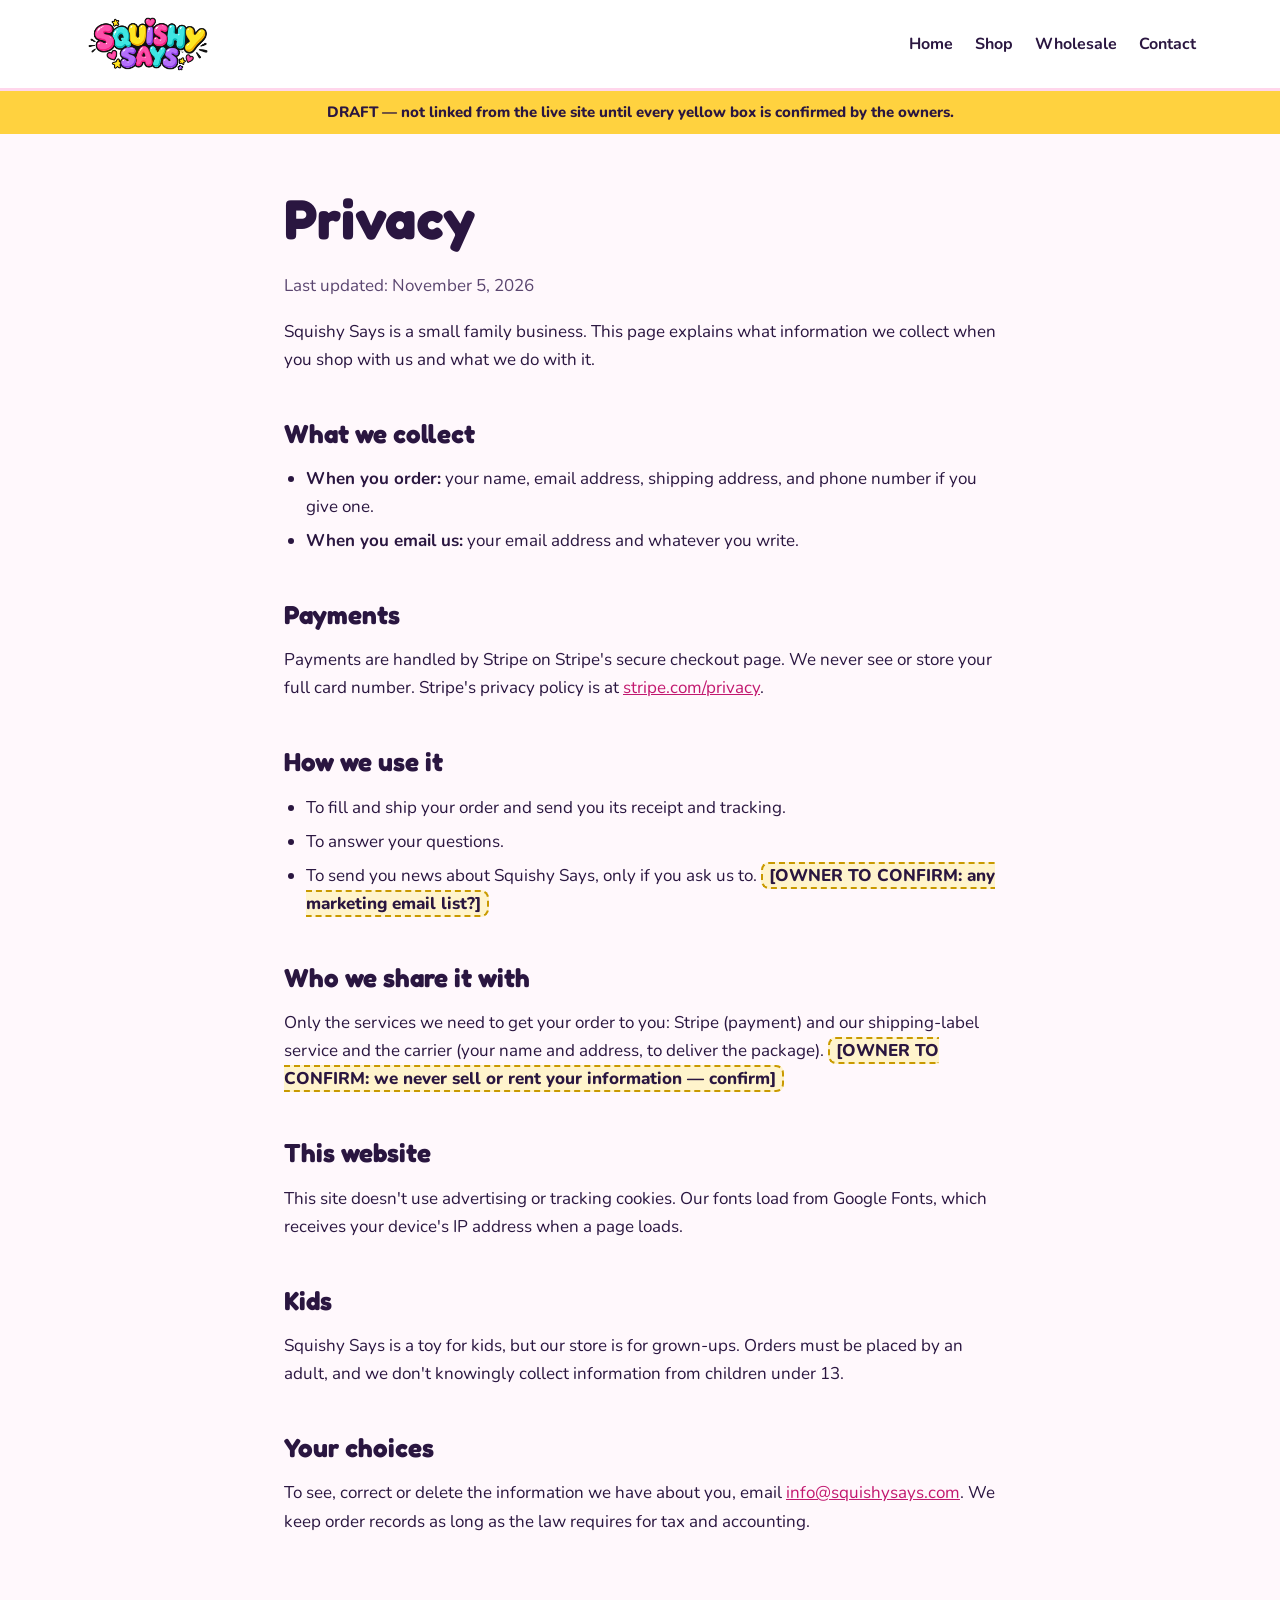
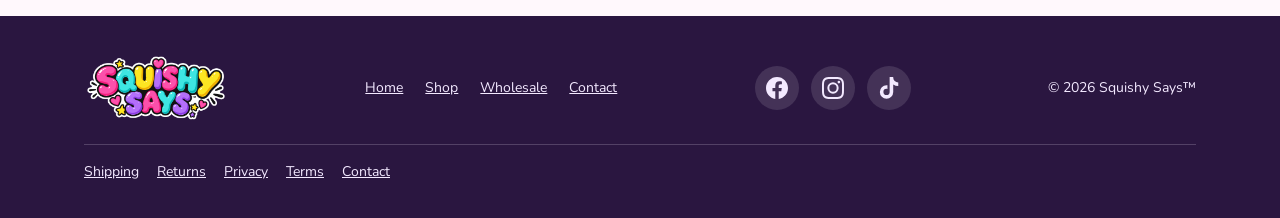
==== commit ca864491: "Policy pages: owner's shipping and returns terms Co-Authored-By: Claude Opus 5.5 <noreply@anthropic." ====
--- a/privacy.html
+++ b/privacy.html
@@ -32,7 +32,7 @@
 <div class="draft-banner" role="note">DRAFT — not linked from the live site until every yellow box is confirmed by the owners.</div>
 <div class="wrap policy stack">
 <h1>Privacy</h1>
-<p class="fine">Last updated: <span class="tbc">[OWNER TO CONFIRM: effective date]</span></p>
+<p class="fine">Last updated: November 5, 2026</p>
 <p>Squishy Says is a small family business. This page explains what information we collect when you shop with us and what we do with it.</p>
 <h2>What we collect</h2>
 <ul>
@@ -50,7 +50,7 @@
 <h2>Who we share it with</h2>
 <p>Only the services we need to get your order to you: Stripe (payment) and our shipping-label service and the carrier (your name and address, to deliver the package). <span class="tbc">[OWNER TO CONFIRM: we never sell or rent your information — confirm]</span></p>
 <h2>This website</h2>
-<p>This site doesn't use advertising or tracking cookies. Our fonts load from Google Fonts, which receives your device's IP address when a page loads. <span class="tbc">[OWNER TO CONFIRM: add any analytics tool if one is added later]</span></p>
+<p>This site doesn't use advertising or tracking cookies. Our fonts load from Google Fonts, which receives your device's IP address when a page loads.</p>
 <h2>Kids</h2>
 <p>Squishy Says is a toy for kids, but our store is for grown-ups. Orders must be placed by an adult, and we don't knowingly collect information from children under 13.</p>
 <h2>Your choices</h2>
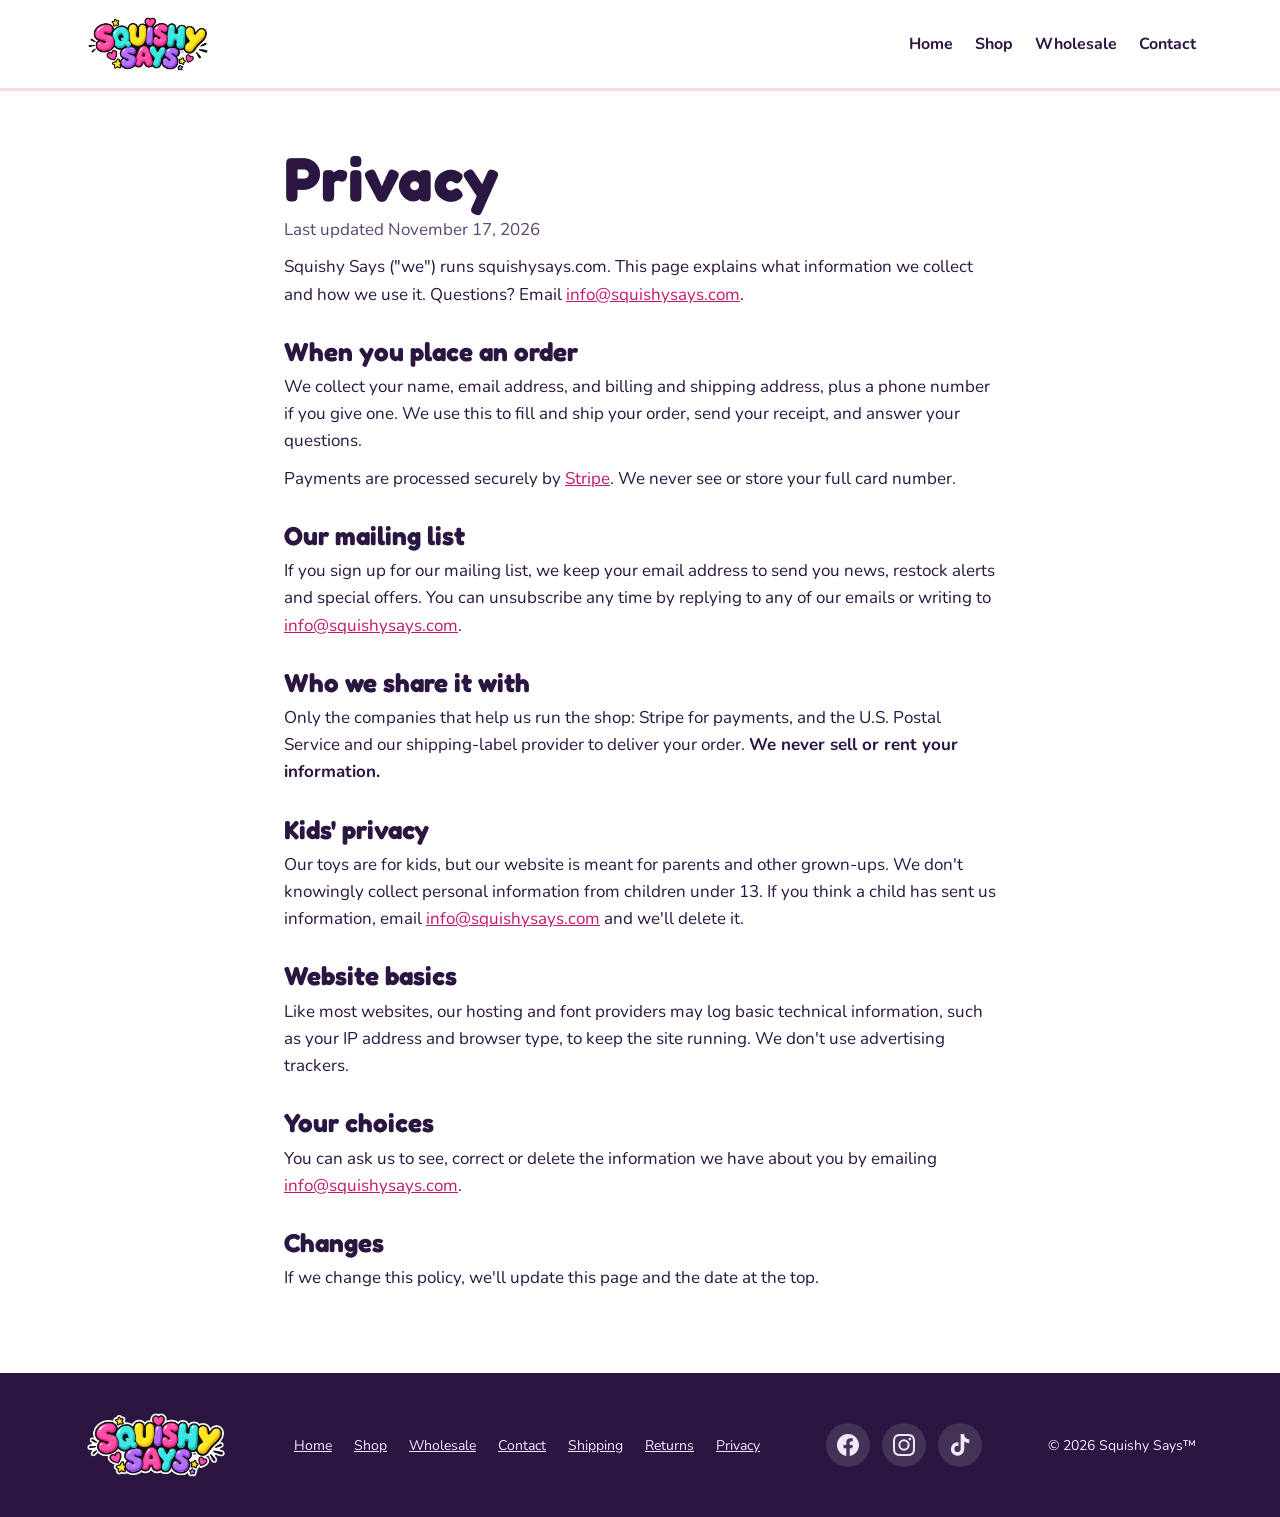
==== commit 549639bc: "Add Shipping, Returns and Privacy pages; Shop warning, shipping line and mailing list Policies built" ====
--- a/privacy.html
+++ b/privacy.html
@@ -4,14 +4,16 @@
 <meta charset="utf-8">
 <meta name="viewport" content="width=device-width, initial-scale=1">
 <title>Privacy — Squishy Says™</title>
-<meta name="description" content="How Squishy Says handles your information.">
+<meta name="description" content="How Squishy Says collects and uses your information.">
+<meta property="og:title" content="Privacy — Squishy Says™">
+<meta property="og:image" content="https://www.squishysays.com/assets/img/og-image.jpg">
 <meta name="theme-color" content="#FFE3F1">
 <link rel="icon" type="image/png" sizes="32x32" href="assets/img/favicon-32.png">
 <link rel="apple-touch-icon" href="assets/img/apple-touch-icon.png">
 <link rel="preconnect" href="https://fonts.googleapis.com">
 <link rel="preconnect" href="https://fonts.gstatic.com" crossorigin>
 <link href="https://fonts.googleapis.com/css2?family=Fredoka:wght@500;600;700&family=Nunito:wght@400;600;700;800&display=swap" rel="stylesheet">
-<link rel="stylesheet" href="assets/css/site.css">
+<link rel="stylesheet" href="assets/css/site.css?v=20261117c">
 </head>
 <body>
 <a class="skip" href="#main">Skip to content</a>
@@ -29,34 +31,36 @@
 </header>
 
 <main id="main">
-<div class="draft-banner" role="note">DRAFT — not linked from the live site until every yellow box is confirmed by the owners.</div>
-<div class="wrap policy stack">
-<h1>Privacy</h1>
-<p class="fine">Last updated: November 5, 2026</p>
-<p>Squishy Says is a small family business. This page explains what information we collect when you shop with us and what we do with it.</p>
-<h2>What we collect</h2>
-<ul>
-<li><strong>When you order:</strong> your name, email address, shipping address, and phone number if you give one.</li>
-<li><strong>When you email us:</strong> your email address and whatever you write.</li>
-</ul>
-<h2>Payments</h2>
-<p>Payments are handled by Stripe on Stripe's secure checkout page. We never see or store your full card number. Stripe's privacy policy is at <a href="https://stripe.com/privacy" target="_blank" rel="noopener">stripe.com/privacy</a>.</p>
-<h2>How we use it</h2>
-<ul>
-<li>To fill and ship your order and send you its receipt and tracking.</li>
-<li>To answer your questions.</li>
-<li>To send you news about Squishy Says, only if you ask us to. <span class="tbc">[OWNER TO CONFIRM: any marketing email list?]</span></li>
-</ul>
-<h2>Who we share it with</h2>
-<p>Only the services we need to get your order to you: Stripe (payment) and our shipping-label service and the carrier (your name and address, to deliver the package). <span class="tbc">[OWNER TO CONFIRM: we never sell or rent your information — confirm]</span></p>
-<h2>This website</h2>
-<p>This site doesn't use advertising or tracking cookies. Our fonts load from Google Fonts, which receives your device's IP address when a page loads.</p>
-<h2>Kids</h2>
-<p>Squishy Says is a toy for kids, but our store is for grown-ups. Orders must be placed by an adult, and we don't knowingly collect information from children under 13.</p>
-<h2>Your choices</h2>
-<p>To see, correct or delete the information we have about you, email <a href="mailto:info@squishysays.com">info@squishysays.com</a>. We keep order records as long as the law requires for tax and accounting.</p>
-</div>
+<section class="band-white">
+  <div class="wrap policy">
+    <h1 class="h1-md">Privacy</h1>
+    <p class="fine">Last updated November 17, 2026</p>
 
+    <p>Squishy Says ("we") runs squishysays.com. This page explains what information we collect and how we use it. Questions? Email <a href="mailto:info@squishysays.com">info@squishysays.com</a>.</p>
+
+    <h2>When you place an order</h2>
+    <p>We collect your name, email address, and billing and shipping address, plus a phone number if you give one. We use this to fill and ship your order, send your receipt, and answer your questions.</p>
+    <p>Payments are processed securely by <a href="https://stripe.com/privacy" target="_blank" rel="noopener">Stripe</a>. We never see or store your full card number.</p>
+
+    <h2>Our mailing list</h2>
+    <p>If you sign up for our mailing list, we keep your email address to send you news, restock alerts and special offers. You can unsubscribe any time by replying to any of our emails or writing to <a href="mailto:info@squishysays.com">info@squishysays.com</a>.</p>
+
+    <h2>Who we share it with</h2>
+    <p>Only the companies that help us run the shop: Stripe for payments, and the U.S. Postal Service and our shipping-label provider to deliver your order. <strong>We never sell or rent your information.</strong></p>
+
+    <h2>Kids' privacy</h2>
+    <p>Our toys are for kids, but our website is meant for parents and other grown-ups. We don't knowingly collect personal information from children under 13. If you think a child has sent us information, email <a href="mailto:info@squishysays.com">info@squishysays.com</a> and we'll delete it.</p>
+
+    <h2>Website basics</h2>
+    <p>Like most websites, our hosting and font providers may log basic technical information, such as your IP address and browser type, to keep the site running. We don't use advertising trackers.</p>
+
+    <h2>Your choices</h2>
+    <p>You can ask us to see, correct or delete the information we have about you by emailing <a href="mailto:info@squishysays.com">info@squishysays.com</a>.</p>
+
+    <h2>Changes</h2>
+    <p>If we change this policy, we'll update this page and the date at the top.</p>
+  </div>
+</section>
 </main>
 
 <footer class="site-footer">
@@ -67,6 +71,9 @@
       <a href="shop.html">Shop</a>
       <a href="wholesale.html">Wholesale</a>
       <a href="mailto:info@squishysays.com">Contact</a>
+      <a href="shipping.html">Shipping</a>
+      <a href="returns.html">Returns</a>
+      <a href="privacy.html">Privacy</a>
     </nav>
     <div class="footer-social" aria-label="Social media">
       <a href="https://www.facebook.com/profile.php?id=61595738788171" target="_blank" rel="noopener" aria-label="Squishy Says on Facebook (opens in a new tab)"><svg viewBox="0 0 24 24" width="22" height="22" aria-hidden="true" focusable="false"><path fill="currentColor" d="M24 12.07C24 5.41 18.63 0 12 0S0 5.41 0 12.07C0 18.1 4.39 23.1 10.13 24v-8.44H7.08v-3.49h3.04V9.41c0-3.02 1.79-4.69 4.53-4.69 1.31 0 2.68.24 2.68.24v2.97h-1.51c-1.49 0-1.95.93-1.95 1.88v2.26h3.33l-.53 3.49h-2.8V24C19.61 23.1 24 18.1 24 12.07z"/></svg></a>
@@ -74,16 +81,9 @@
       <a href="https://www.tiktok.com/@squishysayssquish" target="_blank" rel="noopener" aria-label="Squishy Says on TikTok (opens in a new tab)"><svg viewBox="0 0 24 24" width="22" height="22" aria-hidden="true" focusable="false"><path fill="currentColor" d="M16.6 0h-3.9v16.3a3.4 3.4 0 1 1-3.4-3.4c.35 0 .69.05 1 .15V9.1a7.4 7.4 0 0 0-1-.07 7.3 7.3 0 1 0 7.3 7.3V8.1a9.4 9.4 0 0 0 5.5 1.77V6a5.5 5.5 0 0 1-5.5-5.5V0z"/></svg></a>
     </div>
     <p>© <span class="yr">2026</span> Squishy Says™</p>
-    <nav aria-label="Policies" class="footer-legal">
-      <a href="shipping.html">Shipping</a>
-      <a href="returns.html">Returns</a>
-      <a href="privacy.html">Privacy</a>
-      <a href="terms.html">Terms</a>
-      <a href="mailto:info@squishysays.com">Contact</a>
-    </nav>
   </div>
 </footer>
 
-<script src="assets/js/site.js"></script>
+<script src="assets/js/site.js?v=20261117c"></script>
 </body>
 </html>
--- a/assets/css/site.css
+++ b/assets/css/site.css
@@ -221,17 +221,37 @@
 @media (max-width: 480px) { .faire-card { padding: 36px 20px; } .faire-btn { font-size: 19px; padding: 14px 24px; } }
 .sr-only { position: absolute; width: 1px; height: 1px; padding: 0; margin: -1px; overflow: hidden; clip: rect(0,0,0,0); white-space: nowrap; border: 0; }
 
-/* shop: one button per offer */
+/* shop: offers, sold out, waitlist */
 .offers { display: flex; flex-direction: column; gap: 12px; }
-
-/* policy + thank-you pages */
-.policy { padding-top: 56px; padding-bottom: 80px; max-width: 760px; }
-.policy h1 { font-size: clamp(38px, 6vw, 56px); margin-bottom: 8px; }
-.policy h2 { font-size: 26px; margin-top: 28px; }
-.policy p, .policy li { font-size: 17px; line-height: 1.65; }
-.policy ul { margin: 0; padding-left: 22px; display: flex; flex-direction: column; gap: 6px; }
-.policy .stack { gap: 12px; }
-.tbc { background: var(--sun-tint); border: 2px dashed #C99A00; border-radius: 8px; padding: 0 6px; font-weight: 800; white-space: normal; }
-.draft-banner { background: var(--sun); color: var(--ink); text-align: center; font-weight: 800; padding: 10px 16px; font-size: 15px; }
-.footer-legal { display: flex; flex-wrap: wrap; gap: 6px 18px; width: 100%; font-size: 14px; border-top: 1px solid rgba(243,233,255,.2); padding-top: 16px; }
-.footer-legal a { color: #F3E9FF; }
+.offer { position: relative; display: flex; flex-wrap: wrap; align-items: center; gap: 12px 16px; background: #fff; border: 3px solid #F0DDEB; border-radius: 22px; padding: 16px 18px; }
+.offer-best { border-color: var(--pink); }
+.offer-flag { position: absolute; top: -12px; left: 18px; background: var(--pink); color: #fff; font-weight: 800; font-size: 12px; letter-spacing: .06em; text-transform: uppercase; padding: 3px 10px; border-radius: 999px; }
+.offer-info { flex: 1 1 160px; min-width: 0; display: flex; flex-direction: column; }
+.offer-label { font-family: var(--display); font-weight: 700; font-size: 22px; line-height: 1.15; }
+.offer-note { font-size: 14px; font-weight: 700; color: var(--ink-soft); }
+.offer-price { font-family: var(--display); font-weight: 600; font-size: 28px; }
+.offer-btn { align-self: center; min-width: 150px; }
+.pill-soldout { background: var(--ink); color: #fff; }
+.waitlist { display: flex; flex-wrap: wrap; justify-content: center; gap: 12px; width: 100%; }
+.waitlist-input { flex: 1 1 260px; min-width: 0; width: auto; border-radius: 999px; padding: 14px 20px; border: none; }
+.waitlist-msg { margin: 0; font-weight: 800; color: #fff; }
+.waitlist-msg a { color: var(--sun); }
+.sr-only { position: absolute; width: 1px; height: 1px; overflow: hidden; clip: rect(0 0 0 0); white-space: nowrap; }
+@media (max-width: 480px) { .offer-btn { flex: 1 1 100%; } }
+
+/* shop: shipping line + safety warning */
+.ship-line { margin: 0; font-size: 15px; font-weight: 700; }
+.warning { display: flex; gap: 12px; align-items: flex-start; border: 2px solid var(--ink); border-radius: 14px; padding: 12px 14px; background: #fff; font-size: 15px; line-height: 1.4; }
+.warning p { margin: 0; }
+.warning-icon { flex: 0 0 auto; margin-top: 2px; }
+.waitlist-fine { margin: 0; font-size: 13px; color: #EBDDFB; }
+.waitlist-fine a { color: #fff; }
+
+/* policy pages */
+.policy { max-width: 760px; padding-top: 56px; padding-bottom: 72px; }
+.policy h1 { margin-bottom: 6px; }
+.policy h2 { font-size: 26px; margin: 30px 0 8px; }
+.policy p, .policy li { font-size: 17px; line-height: 1.6; }
+.policy p { margin: 0 0 10px; }
+.policy ul, .policy ol { margin: 0 0 10px; padding-left: 22px; display: flex; flex-direction: column; gap: 4px; }
+.footer-nav { row-gap: 8px; }
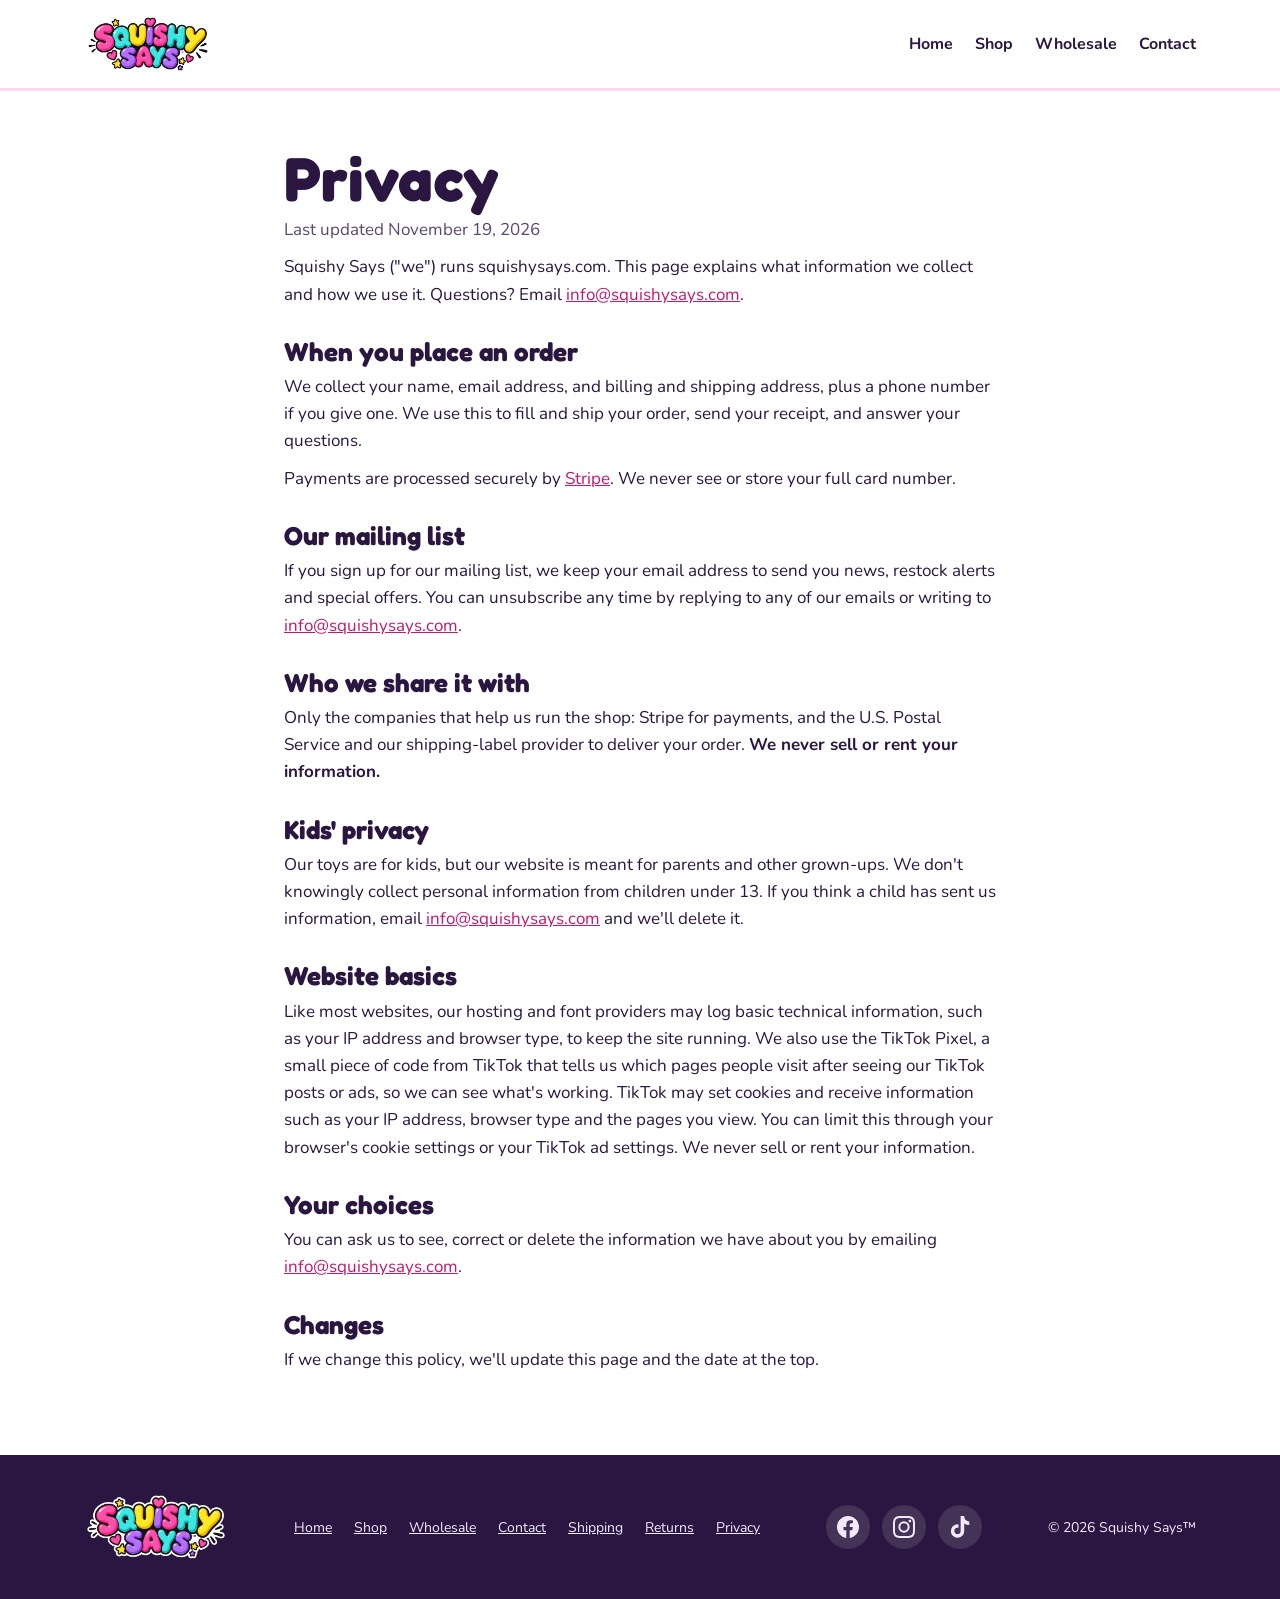
==== commit 2eb07f43: "Add TikTok Pixel to all pages and disclose it in the privacy policy Co-Authored-By: Claude Opus 5.5 " ====
--- a/privacy.html
+++ b/privacy.html
@@ -13,7 +13,16 @@
 <link rel="preconnect" href="https://fonts.googleapis.com">
 <link rel="preconnect" href="https://fonts.gstatic.com" crossorigin>
 <link href="https://fonts.googleapis.com/css2?family=Fredoka:wght@500;600;700&family=Nunito:wght@400;600;700;800&display=swap" rel="stylesheet">
-<link rel="stylesheet" href="assets/css/site.css?v=20261117c">
+<link rel="stylesheet" href="assets/css/site.css?v=20261119">
+  <!-- TikTok Pixel Code Start -->
+  <script>
+  !function (w, d, t) {
+    w.TiktokAnalyticsObject=t;var ttq=w[t]=w[t]||[];ttq.methods=["page","track","identify","instances","debug","on","off","once","ready","alias","group","enableCookie","disableCookie","holdConsent","revokeConsent","grantConsent"],ttq.setAndDefer=function(t,e){t[e]=function(){t.push([e].concat(Array.prototype.slice.call(arguments,0)))}};for(var i=0;i<ttq.methods.length;i++)ttq.setAndDefer(ttq,ttq.methods[i]);ttq.instance=function(t){for( var e=ttq._i[t]||[],n=0;n<ttq.methods.length;n++)ttq.setAndDefer(e,ttq.methods[n]);return e},ttq.load=function(e,n){var r="https://analytics.tiktok.com/i18n/pixel/events.js",o=n&&n.partner;ttq._i=ttq._i||{},ttq._i[e]=[],ttq._i[e]._u=r,ttq._t=ttq._t||{},ttq._t[e]=+new Date,ttq._o=ttq._o||{},ttq._o[e]=n||{};n=document.createElement("script");n.type="text/javascript",n.async=!0,n.src=r+"?sdkid="+e+"&lib="+t;e=document.getElementsByTagName("script")[0];e.parentNode.insertBefore(n,e)};
+    ttq.load('DBV0FPRC77U7CBT6954G');
+    ttq.page();
+  }(window, document, 'ttq');
+  </script>
+  <!-- TikTok Pixel Code End -->
 </head>
 <body>
 <a class="skip" href="#main">Skip to content</a>
@@ -34,7 +43,7 @@
 <section class="band-white">
   <div class="wrap policy">
     <h1 class="h1-md">Privacy</h1>
-    <p class="fine">Last updated November 17, 2026</p>
+    <p class="fine">Last updated November 19, 2026</p>
 
     <p>Squishy Says ("we") runs squishysays.com. This page explains what information we collect and how we use it. Questions? Email <a href="mailto:info@squishysays.com">info@squishysays.com</a>.</p>
 
@@ -52,7 +61,7 @@
     <p>Our toys are for kids, but our website is meant for parents and other grown-ups. We don't knowingly collect personal information from children under 13. If you think a child has sent us information, email <a href="mailto:info@squishysays.com">info@squishysays.com</a> and we'll delete it.</p>
 
     <h2>Website basics</h2>
-    <p>Like most websites, our hosting and font providers may log basic technical information, such as your IP address and browser type, to keep the site running. We don't use advertising trackers.</p>
+    <p>Like most websites, our hosting and font providers may log basic technical information, such as your IP address and browser type, to keep the site running. We also use the TikTok Pixel, a small piece of code from TikTok that tells us which pages people visit after seeing our TikTok posts or ads, so we can see what's working. TikTok may set cookies and receive information such as your IP address, browser type and the pages you view. You can limit this through your browser's cookie settings or your TikTok ad settings. We never sell or rent your information.</p>
 
     <h2>Your choices</h2>
     <p>You can ask us to see, correct or delete the information we have about you by emailing <a href="mailto:info@squishysays.com">info@squishysays.com</a>.</p>
@@ -84,6 +93,6 @@
   </div>
 </footer>
 
-<script src="assets/js/site.js?v=20261117c"></script>
+<script src="assets/js/site.js?v=20261119"></script>
 </body>
 </html>
